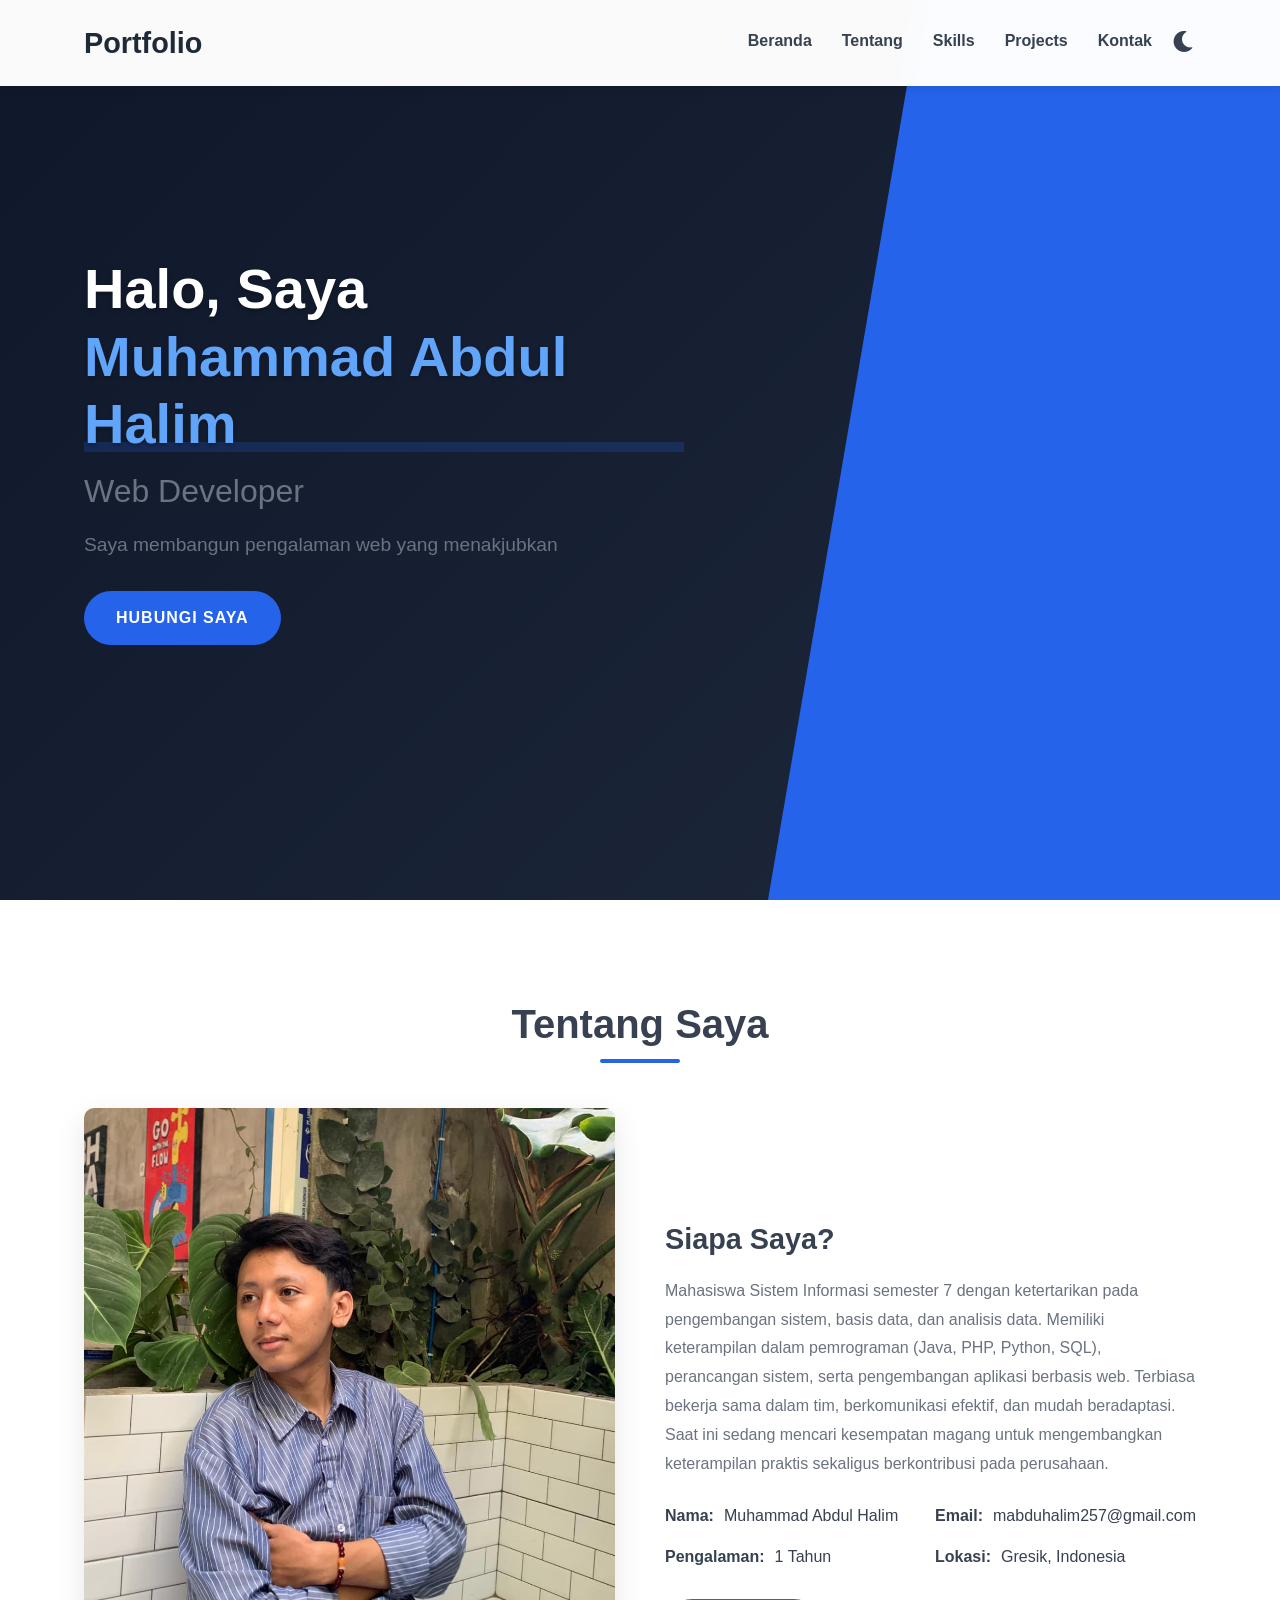
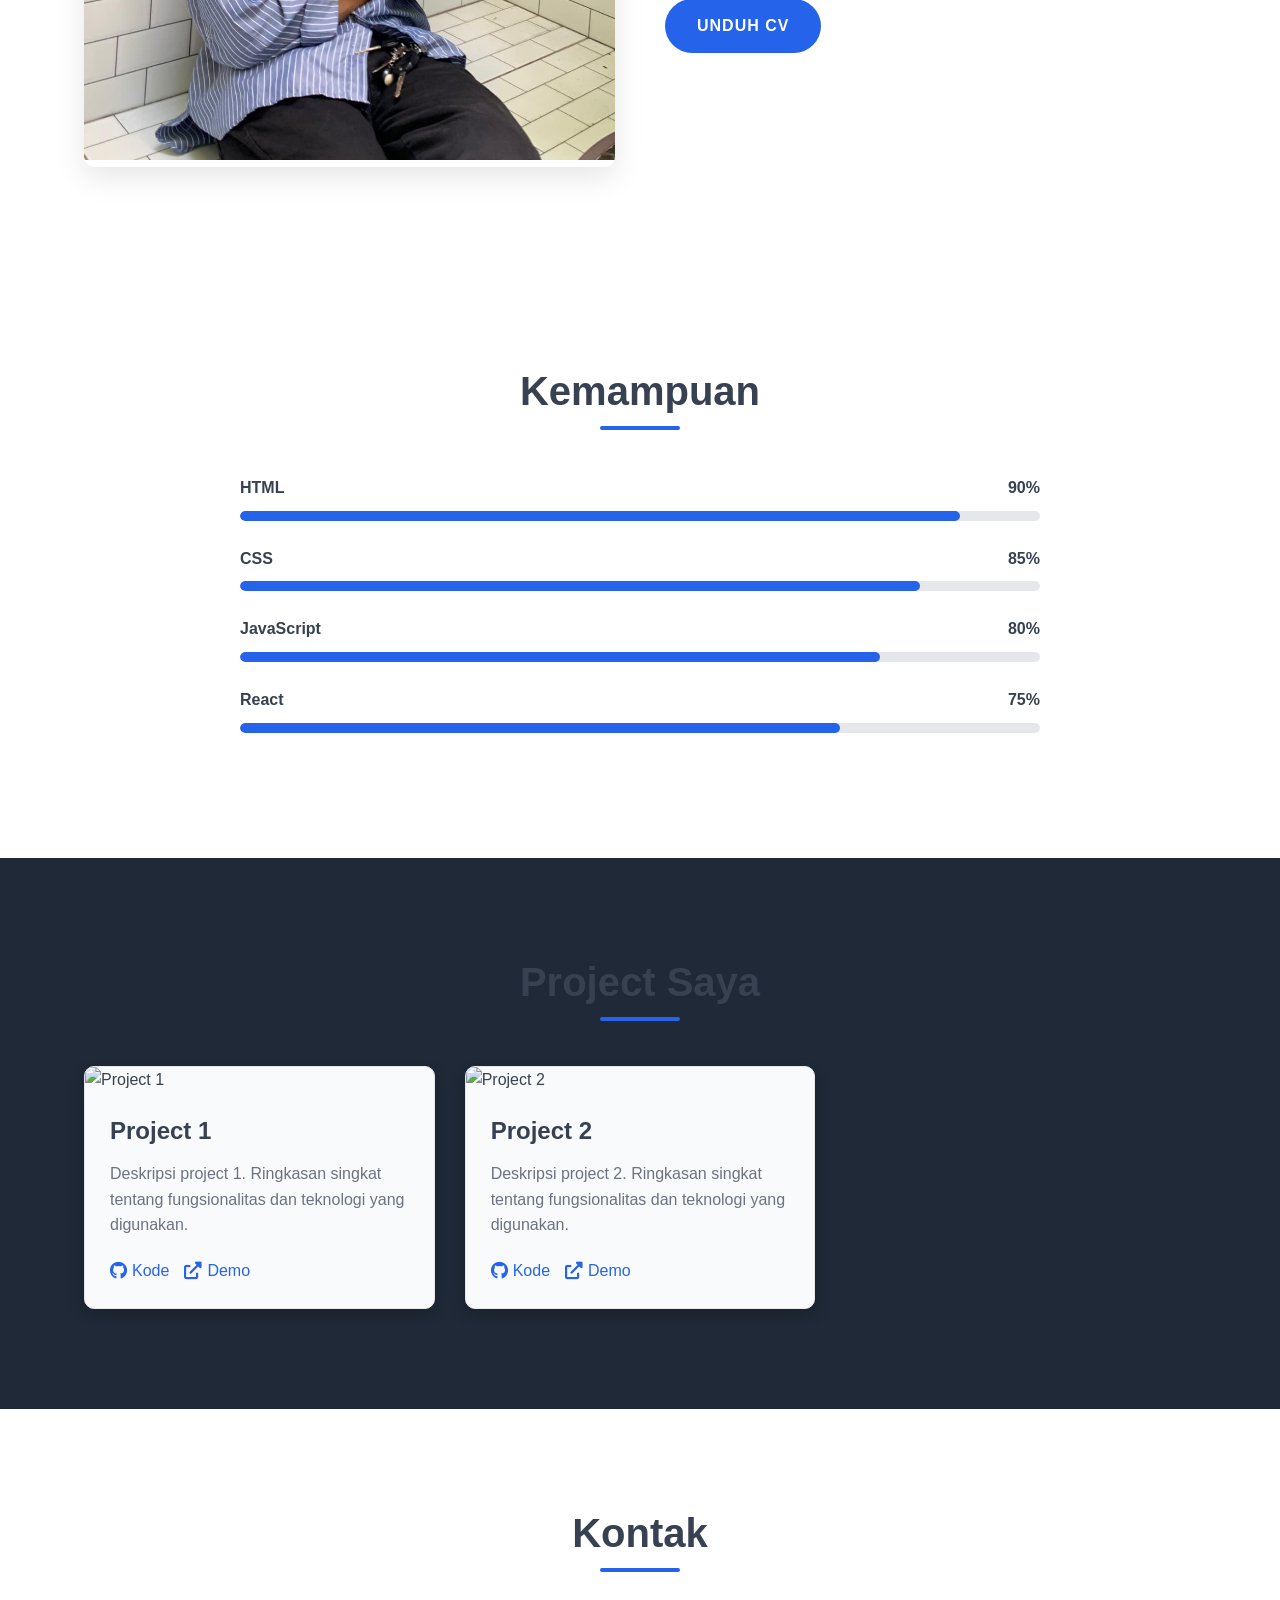
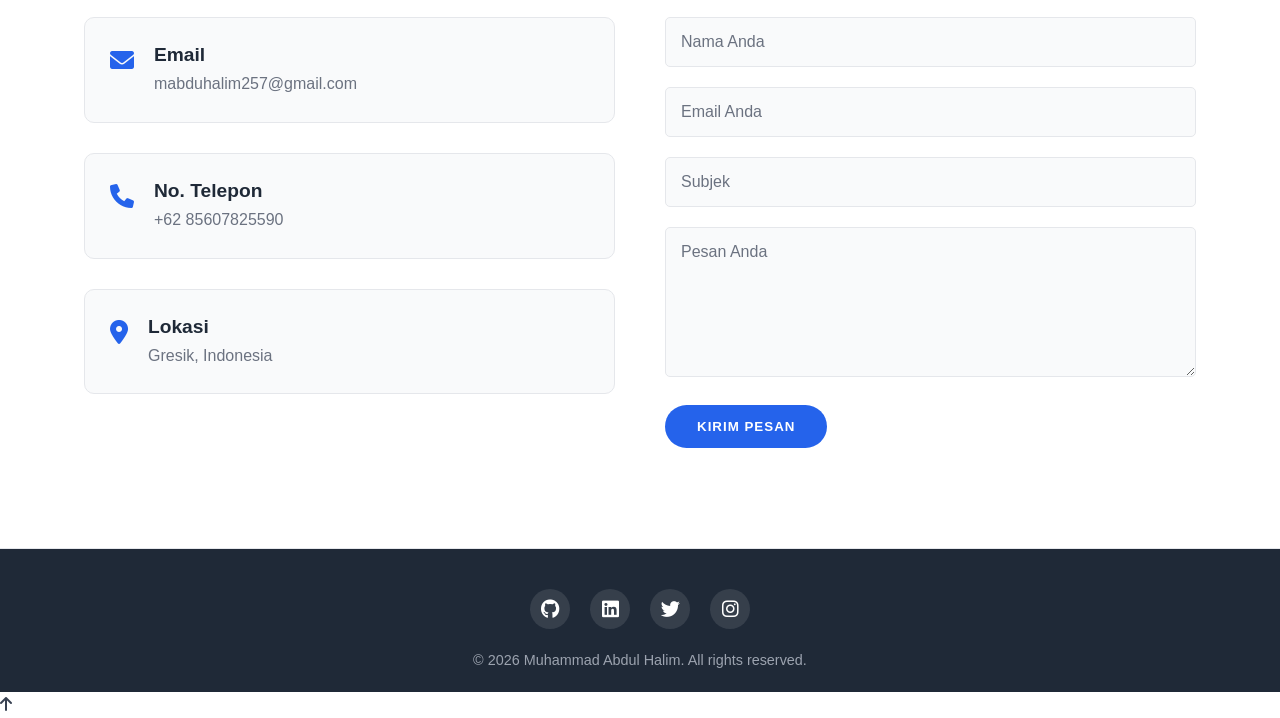
==== index.html @ ef1d5aa7 "update file" ====
<!DOCTYPE html>
<html lang="en">
<head>
    <meta charset="UTF-8">
    <meta name="viewport" content="width=device-width, initial-scale=1.0">
    <title>Portofolio Muhammad Abdul Halim</title>
    <link rel="stylesheet" href="css/style.css">
    <link rel="stylesheet" href="https://cdnjs.cloudflare.com/ajax/libs/font-awesome/6.0.0-beta3/css/all.min.css">
</head>
<body>
    <!-- Navigation -->
    <nav id="navbar">
        <div class="container">
            <a href="#" class="logo">Portfolio</a>
            <ul class="nav-links">
                <li><a href="#beranda">Beranda</a></li>
                <li><a href="#tentang">Tentang</a></li>
                <li><a href="#skills">Skills</a></li>
                <li><a href="#projects">Projects</a></li>
                <li><a href="#kontak">Kontak</a></li>
                <li><button id="theme-toggle" class="theme-toggle" aria-label="Toggle theme">
                    <i class="fas fa-moon"></i>
                </button></li>
            </ul>
            <div class="hamburger">
                <span></span>
                <span></span>
                <span></span>
            </div>
        </div>
    </nav>

    <!-- Hero Section -->
    <section id="home" class="hero">
        <div class="container">
            <div class="hero-content">
                <h1>Halo, Saya <span class="highlight">Muhammad Abdul Halim</span></h1>
                <h2>Web Developer</h2>
                <p>Saya membangun pengalaman web yang menakjubkan</p>
                <a href="#kontak" class="btn">Hubungi Saya</a>
            </div>
        </div>
    </section>

    <!-- About Section -->
    <section id="tentang" class="tentang">
        <div class="container">
            <h2 class="section-title">Tentang Saya</h2>
            <div class="about-content">
                <div class="about-img">
                    <img src="{css,js,images}/foto aal 2.jpeg" alt="Foto Profil">
                </div>
                <div class="about-text">
                    <h3>Siapa Saya?</h3>
                    <p>Mahasiswa Sistem Informasi semester 7 dengan ketertarikan pada pengembangan sistem, basis data, dan analisis data. Memiliki keterampilan dalam pemrograman (Java, PHP, Python, SQL), perancangan sistem, serta pengembangan aplikasi berbasis web. Terbiasa bekerja sama dalam tim, berkomunikasi efektif, dan mudah beradaptasi. Saat ini sedang mencari kesempatan magang untuk mengembangkan keterampilan praktis sekaligus berkontribusi pada perusahaan.</p>
                    <div class="about-info">
                        <div class="info-item">
                            <span>Nama:</span> Muhammad Abdul Halim
                        </div>
                        <div class="info-item">
                            <span>Email:</span> mabduhalim257@gmail.com
                        </div>
                        <div class="info-item">
                            <span>Pengalaman:</span> 1 Tahun
                        </div>
                        <div class="info-item">
                            <span>Lokasi:</span> Gresik, Indonesia
                        </div>
                    </div>
                    <a href="https://drive.google.com/file/d/1jv2lm-lYBbyU7KGF9GU5qtwh_znI_VNj/view?usp=sharing" class="btn">Unduh CV</a>
                </div>
            </div>
        </div>
    </section>

    <!-- Skills Section -->
    <section id="skills" class="skills">
        <div class="container">
            <h2 class="section-title">Kemampuan</h2>
            <div class="skills-container">
                <div class="skill">
                    <div class="skill-info">
                        <span>HTML</span>
                        <span>90%</span>
                    </div>
                    <div class="progress-bar">
                        <div class="progress" style="width: 90%;"></div>
                    </div>
                </div>
                <div class="skill">
                    <div class="skill-info">
                        <span>CSS</span>
                        <span>85%</span>
                    </div>
                    <div class="progress-bar">
                        <div class="progress" style="width: 85%;"></div>
                    </div>
                </div>
                <div class="skill">
                    <div class="skill-info">
                        <span>JavaScript</span>
                        <span>80%</span>
                    </div>
                    <div class="progress-bar">
                        <div class="progress" style="width: 80%;"></div>
                    </div>
                </div>
                <div class="skill">
                    <div class="skill-info">
                        <span>React</span>
                        <span>75%</span>
                    </div>
                    <div class="progress-bar">
                        <div class="progress" style="width: 75%;"></div>
                    </div>
                </div>
            </div>
        </div>
    </section>

    <!-- Projects Section -->
    <section id="projects" class="projects">
        <div class="container">
            <h2 class="section-title">Project Saya</h2>
            <div class="projects-grid">
                <div class="project-card">
                    <img src="https://via.placeholder.com/400x250" alt="Project 1">
                    <div class="project-info">
                        <h3>Project 1</h3>
                        <p>Deskripsi project 1. Ringkasan singkat tentang fungsionalitas dan teknologi yang digunakan.</p>
                        <div class="project-links">
                            <a href="#" target="_blank"><i class="fab fa-github"></i> Kode</a>
                            <a href="#" target="_blank"><i class="fas fa-external-link-alt"></i> Demo</a>
                        </div>
                    </div>
                </div>
                <div class="project-card">
                    <img src="https://via.placeholder.com/400x250" alt="Project 2">
                    <div class="project-info">
                        <h3>Project 2</h3>
                        <p>Deskripsi project 2. Ringkasan singkat tentang fungsionalitas dan teknologi yang digunakan.</p>
                        <div class="project-links">
                            <a href="#" target="_blank"><i class="fab fa-github"></i> Kode</a>
                            <a href="#" target="_blank"><i class="fas fa-external-link-alt"></i> Demo</a>
                        </div>
                    </div>
                </div>
            </div>
        </div>
    </section>

    <!-- Contact Section -->
    <section id="kontak" class="kontak">
        <div class="container">
            <h2 class="section-title">Kontak</h2>
            <div class="contact-content">
                <div class="contact-info">
                    <div class="contact-item">
                        <i class="fas fa-envelope"></i>
                        <div>
                            <h3>Email</h3>
                            <p>mabduhalim257@gmail.com</p>
                        </div>
                    </div>
                    <div class="contact-item">
                        <i class="fas fa-phone"></i>
                        <div>
                            <h3>No. Telepon</h3>
                            <p>+62 85607825590</p>
                        </div>
                    </div>
                    <div class="contact-item">
                        <i class="fas fa-map-marker-alt"></i>
                        <div>
                            <h3>Lokasi</h3>
                            <p>Gresik, Indonesia</p>
                        </div>
                    </div>
                </div>
                <form id="contact-form" class="contact-form">
                    <div class="form-group">
                        <input type="text" placeholder="Nama Anda" required>
                    </div>
                    <div class="form-group">
                        <input type="email" placeholder="Email Anda" required>
                    </div>
                    <div class="form-group">
                        <input type="text" placeholder="Subjek" required>
                    </div>
                    <div class="form-group">

                        <textarea placeholder="Pesan Anda" required></textarea>
                    </div>
                    <button type="submit" class="btn">Kirim Pesan</button>
                </form>
            </div>
        </div>
    </section>

    <!-- Footer -->
    <footer>
        <div class="container">
            <div class="social-links">
                <a href="https://github.com/abdhalim18" target="_blank"><i class="fab fa-github"></i></a>
                <a href="#" target="_blank"><i class="fab fa-linkedin"></i></a>
                <a href="#" target="_blank"><i class="fab fa-twitter"></i></a>
                <a href="https://instagram.com/skinnyxal" target="_blank"><i class="fab fa-instagram"></i></a>
            </div>
            <p>&copy; <span id="year"></span> Muhammad Abdul Halim. All rights reserved.</p>
        </div>
    </footer>

    <script src="js/script.js"></script>
</body>
</html>
---- css/style.css ----
/* Global Styles */
:root {
    --primary-color: #60a5fa;
    --secondary-color: #3b82f6;
    --dark-color: #0f172a;
    --light-color: #1e293b;
    --text-color: #f8fafc;
    --text-light: #cbd5e1;
    --white: #0f172a;
    --bg-color: #020617;
    --card-bg: #1e293b;
    --nav-bg: rgba(2, 6, 23, 0.9);
    --border-color: #334155;
    --transition: all 0.3s ease;
}

/* Light theme variables */
[data-theme="light"] {
    --primary-color: #2563eb;
    --secondary-color: #1e40af;
    --dark-color: #1f2937;
    --light-color: #f3f4f6;
    --text-color: #374151;
    --text-light: #6b7280;
    --white: #ffffff;
    --bg-color: #ffffff;
    --card-bg: #f9fafb;
    --nav-bg: rgba(255, 255, 255, 0.98);
    --border-color: #e5e7eb;
}

* {
    margin: 0;
    padding: 0;
    box-sizing: border-box;
}

html {
    scroll-behavior: smooth;
}

body {
    font-family: 'Segoe UI', Tahoma, Geneva, Verdana, sans-serif;
    line-height: 1.6;
    color: var(--text-color);
    background-color: var(--bg-color);
    overflow-x: hidden;
    transition: background-color 0.3s ease, color 0.3s ease;
}

.container {
    width: 90%;
    max-width: 1200px;
    margin: 0 auto;
    padding: 0 20px;
}

section {
    padding: 100px 0;
}

h1, h2, h3, h4, h5, h6 {
    line-height: 1.2;
    margin-bottom: 20px;
    font-weight: 700;
}

a {
    text-decoration: none;
    color: var(--primary-color);
    transition: var(--transition);
}

a:hover {
    color: var(--secondary-color);
}

img {
    max-width: 100%;
    height: auto;
}

.btn {
    display: inline-block;
    background-color: var(--primary-color);
    color: var(--white);
    padding: 12px 30px;
    border-radius: 50px;
    font-weight: 600;
    text-transform: uppercase;
    letter-spacing: 1px;
    transition: var(--transition);
    border: 2px solid transparent;
    cursor: pointer;
}

.btn:hover {
    background-color: var(--secondary-color);
    color: var(--white);
    transform: translateY(-3px);
    box-shadow: 0 10px 20px rgba(0, 0, 0, 0.1);
}

.section-title {
    text-align: center;
    font-size: 2.5rem;
    margin-bottom: 60px;
    position: relative;
    color: var(--text-color);
}

.section-title::after {
    content: '';
    position: absolute;
    bottom: -15px;
    left: 50%;
    transform: translateX(-50%);
    width: 80px;
    height: 4px;
    background-color: var(--primary-color);
    border-radius: 2px;
}

/* Navigation */
#navbar {
    position: fixed;
    top: 0;
    left: 0;
    width: 100%;
    background-color: var(--nav-bg);
    box-shadow: 0 2px 10px rgba(0, 0, 0, 0.1);
    z-index: 1000;
    padding: 20px 0;
    transition: var(--transition);
    backdrop-filter: blur(10px);
    -webkit-backdrop-filter: blur(10px);
}

#navbar.scrolled {
    padding: 15px 0;
    background-color: rgba(255, 255, 255, 0.98);
    backdrop-filter: blur(10px);
}

#navbar .container {
    display: flex;
    justify-content: space-between;
    align-items: center;
}

.logo {
    font-size: 1.8rem;
    font-weight: 800;
    color: var(--dark-color);
}

.nav-links {
    display: flex;
    list-style: none;
}

.nav-links li a {
    color: var(--text-color);
    margin-left: 30px;
    font-weight: 600;
    position: relative;
}

.nav-links li a::after {
    content: '';
    position: absolute;
    bottom: -5px;
    left: 0;
    width: 0;
    height: 2px;
    background-color: var(--primary-color);
    transition: var(--transition);
}

.nav-links li a:hover::after,
.nav-links li a.active::after {
    width: 100%;
}

.hamburger {
    display: none;
    flex-direction: column;
    cursor: pointer;
}

.hamburger span {
    display: block;
    width: 25px;
    height: 3px;
    background-color: var(--dark-color);
    margin: 3px 0;
    transition: var(--transition);
}

/* Hero Section */
.hero {
    height: 100vh;
    display: flex;
    align-items: center;
    background: linear-gradient(135deg, #0f172a 0%, #1e293b 100%);
    position: relative;
    overflow: hidden;
    color: var(--text-color);
}

.hero::before {
    content: '';
    position: absolute;
    top: 0;
    right: 0;
    width: 40%;
    height: 100%;
    background-color: var(--primary-color);
    clip-path: polygon(30% 0, 100% 0, 100% 100%, 0% 100%);
    z-index: 0;
}

.hero-content {
    position: relative;
    z-index: 1;
    max-width: 600px;
}

.hero h1 {
    font-size: 3.5rem;
    margin-bottom: 15px;
    color: #ffffff;
    text-shadow: 0 2px 4px rgba(0, 0, 0, 0.3);
}

.hero h1 .highlight {
    color: #60a5fa;
    text-shadow: 0 2px 4px rgba(0, 0, 0, 0.3);
}

.hero h2 {
    font-size: 2rem;
    color: var(--text-light);
    margin-bottom: 20px;
    font-weight: 500;
}

.hero p {
    font-size: 1.2rem;
    margin-bottom: 30px;
    color: var(--text-light);
}

.highlight {
    color: var(--primary-color);
    position: relative;
    display: inline-block;
}

.highlight::after {
    content: '';
    position: absolute;
    bottom: 5px;
    left: 0;
    width: 100%;
    height: 10px;
    background-color: rgba(37, 99, 235, 0.2);
    z-index: -1;
}

/* About Section */
.about {
    background-color: var(--bg-color);
}

.about-content {
    display: flex;
    align-items: center;
    gap: 50px;
}

.about-img {
    flex: 1;
    border-radius: 10px;
    overflow: hidden;
    box-shadow: 0 10px 30px rgba(0, 0, 0, 0.1);
}

.about-img img {
    width: 100%;
    height: 100%;
    object-fit: cover;
    transition: var(--transition);
}

.about-img:hover img {
    transform: scale(1.05);
}

.about-text {
    flex: 1;
}

.about-text h3 {
    font-size: 1.8rem;
    margin-bottom: 20px;
    color: var(--text-color);
}

.about-text p {
    margin-bottom: 25px;
    color: var(--text-light);
    line-height: 1.8;
}

.about-info {
    display: grid;
    grid-template-columns: repeat(2, 1fr);
    gap: 15px;
    margin-bottom: 30px;
}

.info-item {
    display: flex;
    align-items: center;
    gap: 10px;
}

.info-item span:first-child {
    font-weight: 600;
    color: var(--text-color);
}

/* Skills Section */
.skills {
    background-color: var(--bg-color);
}

.skills-container {
    max-width: 800px;
    margin: 0 auto;
}

.skill {
    margin-bottom: 25px;
}

.skill-info {
    display: flex;
    justify-content: space-between;
    margin-bottom: 10px;
}

.skill-info span {
    font-weight: 600;
    color: var(--text-color);
}

.progress-bar {
    width: 100%;
    height: 10px;
    background-color: #e5e7eb;
    border-radius: 5px;
    overflow: hidden;
}

.progress {
    height: 100%;
    background-color: var(--primary-color);
    border-radius: 5px;
    transition: width 1.5s ease-in-out;
}

/* Projects Section */
.projects {
    background-color: var(--dark-color);
}

.projects-grid {
    display: grid;
    grid-template-columns: repeat(auto-fill, minmax(350px, 1fr));
    gap: 30px;
}

.project-card {
    background-color: var(--card-bg);
    border: 1px solid var(--border-color);
    border-radius: 10px;
    overflow: hidden;
    box-shadow: 0 5px 15px rgba(0, 0, 0, 0.2);
    transition: var(--transition);
}

.project-card:hover {
    transform: translateY(-10px);
    box-shadow: 0 15px 30px rgba(0, 0, 0, 0.1);
}

.project-card img {
    width: 100%;
    height: 200px;
    object-fit: cover;
}

.project-info {
    padding: 25px;
}

.project-info h3 {
    font-size: 1.5rem;
    margin-bottom: 15px;
    color: var(--text-color);
}

.project-info p {
    color: var(--text-light);
    margin-bottom: 20px;
}

.project-links {
    display: flex;
    gap: 15px;
}

.project-links a {
    display: flex;
    align-items: center;
    gap: 5px;
    font-weight: 500;
}

.project-links a i {
    font-size: 1.1rem;
}

/* Contact Section */
.contact-content {
    display: grid;
    grid-template-columns: repeat(2, 1fr);
    gap: 50px;
    margin-top: 50px;
}

.contact-info {
    display: flex;
    flex-direction: column;
    gap: 30px;
}

.contact-item {
    display: flex;
    align-items: flex-start;
    gap: 20px;
    background-color: var(--card-bg);
    padding: 25px;
    border-radius: 10px;
    transition: var(--transition);
    border: 1px solid var(--border-color);
}

.contact-item:hover {
    transform: translateY(-5px);
    box-shadow: 0 10px 20px rgba(0, 0, 0, 0.05);
}

.contact-item i {
    font-size: 1.5rem;
    color: var(--primary-color);
    margin-top: 5px;
}

.contact-item h3 {
    font-size: 1.2rem;
    margin-bottom: 5px;
    color: var(--dark-color);
}

.contact-item p {
    color: var(--text-light);
}

.contact-form .form-group {
    margin-bottom: 20px;
}

.contact-form input,
.contact-form textarea {
    width: 100%;
    padding: 15px;
    background-color: var(--card-bg);
    border: 1px solid var(--border-color);
    border-radius: 5px;
    font-family: inherit;
    font-size: 1rem;
    transition: var(--transition);
    color: var(--text-color);
}

.contact-form input::placeholder,
.contact-form textarea::placeholder {
    color: var(--text-light);
}

.contact-form input:focus,
.contact-form textarea:focus {
    outline: none;
    border-color: var(--primary-color);
    box-shadow: 0 0 0 3px rgba(37, 99, 235, 0.1);
}

.contact-form textarea {
    min-height: 150px;
    resize: vertical;
}

/* Theme Toggle */
.theme-toggle {
    background: none;
    border: none;
    color: var(--text-color);
    font-size: 1.5rem;
    cursor: pointer;
    margin-left: 20px;
    transition: var(--transition);
}

.theme-toggle:hover {
    color: var(--primary-color);
    transform: rotate(30deg);
}

/* Footer */
footer {
    background-color: var(--dark-color);
    color: var(--text-color);
    padding: 40px 0 20px;
    text-align: center;
    border-top: 1px solid var(--border-color);
}

.social-links {
    display: flex;
    justify-content: center;
    gap: 20px;
    margin-bottom: 20px;
}

.social-links a {
    display: flex;
    align-items: center;
    justify-content: center;
    width: 40px;
    height: 40px;
    background-color: rgba(255, 255, 255, 0.1);
    border-radius: 50%;
    color: var(--white);
    font-size: 1.2rem;
    transition: var(--transition);
}

.social-links a:hover {
    background-color: var(--primary-color);
    transform: translateY(-3px);
}

footer p {
    color: #9ca3af;
    font-size: 0.9rem;
}

/* Responsive Styles */
@media (max-width: 992px) {
    .hero::before {
        width: 60%;
    }
    
    .about-content {
        flex-direction: column;
    }
    
    .about-img {
        max-width: 500px;
        margin: 0 auto;
    }
    
    .contact-content {
        grid-template-columns: 1fr;
    }
}

@media (max-width: 768px) {
    .hamburger {
        display: flex;
    }
    
    .nav-links {
        position: fixed;
        top: 80px;
        left: -100%;
        width: 100%;
        height: calc(100vh - 80px);
        background-color: var(--white);
        flex-direction: column;
        align-items: center;
        justify-content: center;
        transition: var(--transition);
        z-index: 999;
    }
    
    .nav-links.active {
        left: 0;
    }
    
    .nav-links li {
        margin: 15px 0;
    }
    
    .nav-links li a {
        font-size: 1.5rem;
        margin: 0;
    }
    
    .hero {
        text-align: center;
    }
    
    .hero::before {
        display: none;
    }
    
    .hero-content {
        margin: 0 auto;
    }
    
    .hero h1 {
        font-size: 2.5rem;
    }
    
    .hero h2 {
        font-size: 1.5rem;
    }
    
    .about-info {
        grid-template-columns: 1fr;
    }
    
    .projects-grid {
        grid-template-columns: 1fr;
    }
}

@media (max-width: 576px) {
    .section-title {
        font-size: 2rem;
    }
    
    .hero h1 {
        font-size: 2rem;
    }
    
    .hero h2 {
        font-size: 1.3rem;
    }
    
    .btn {
        padding: 10px 25px;
    }
}
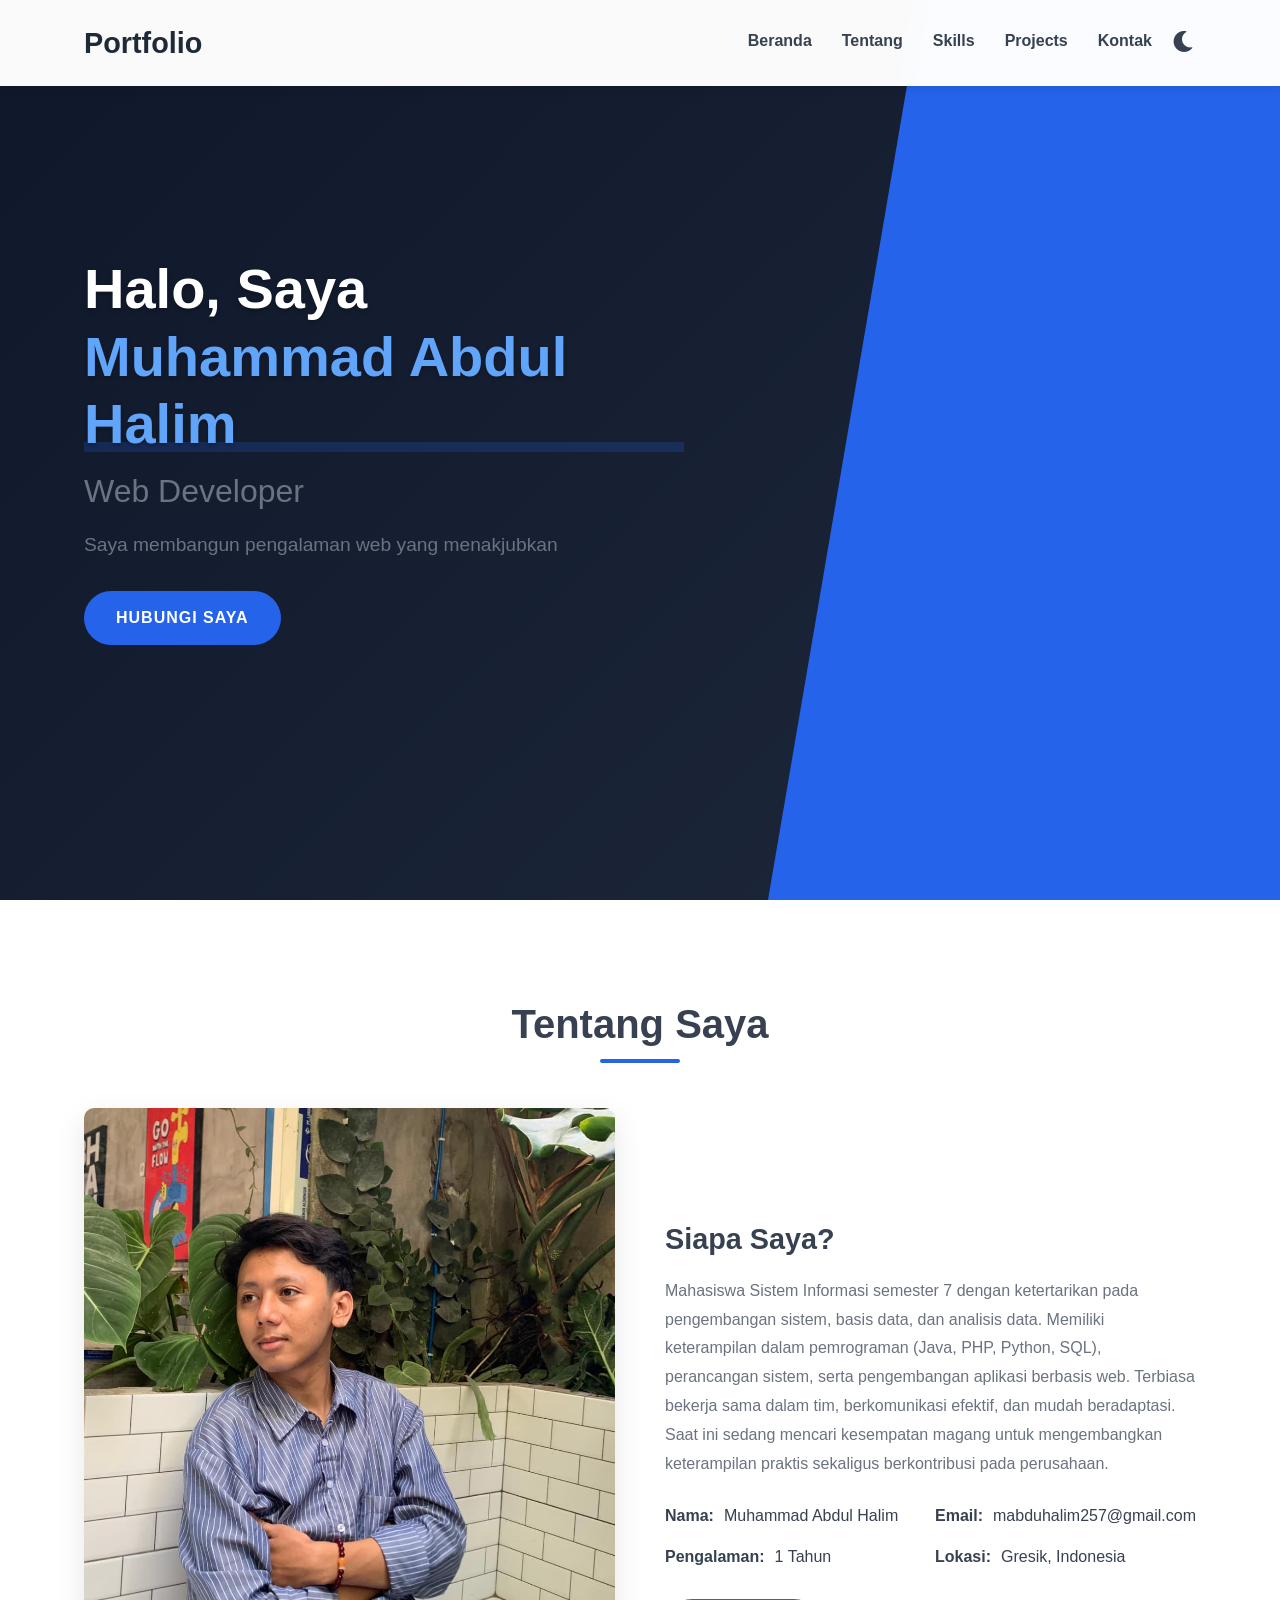
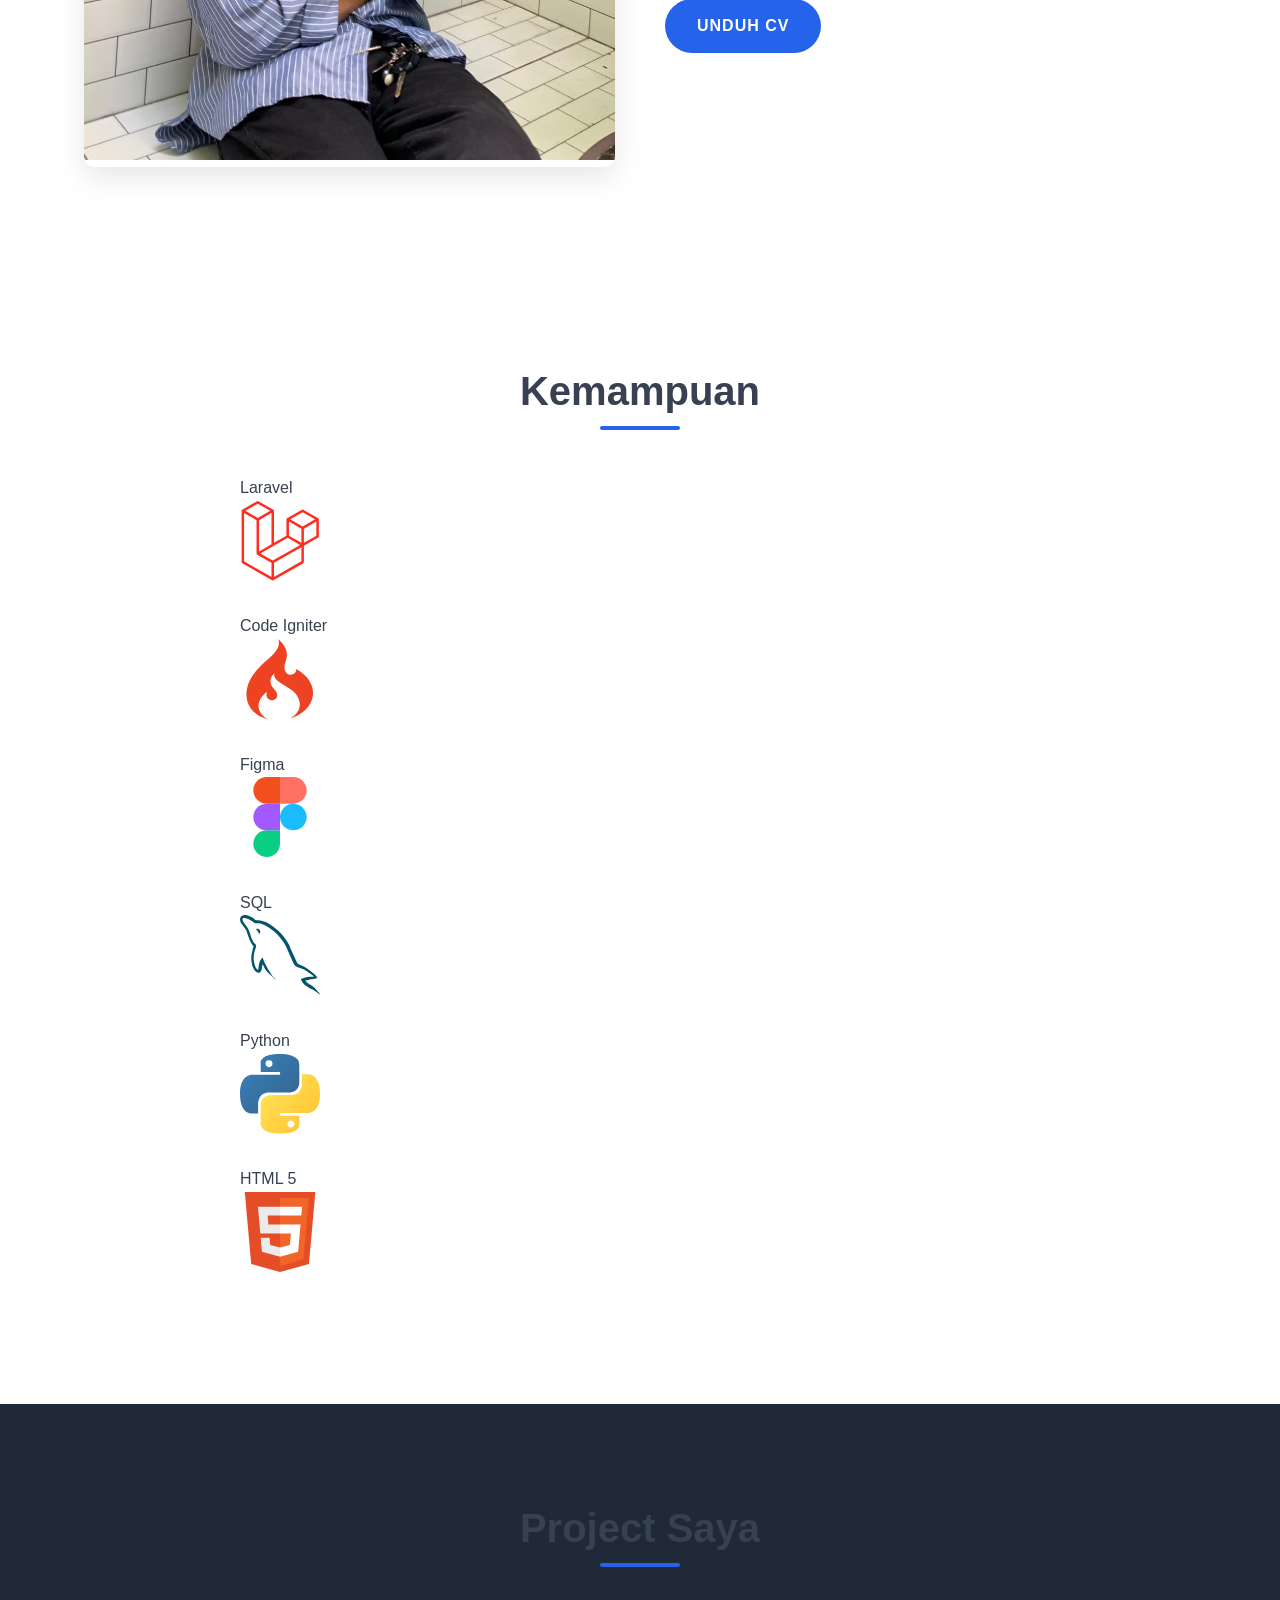
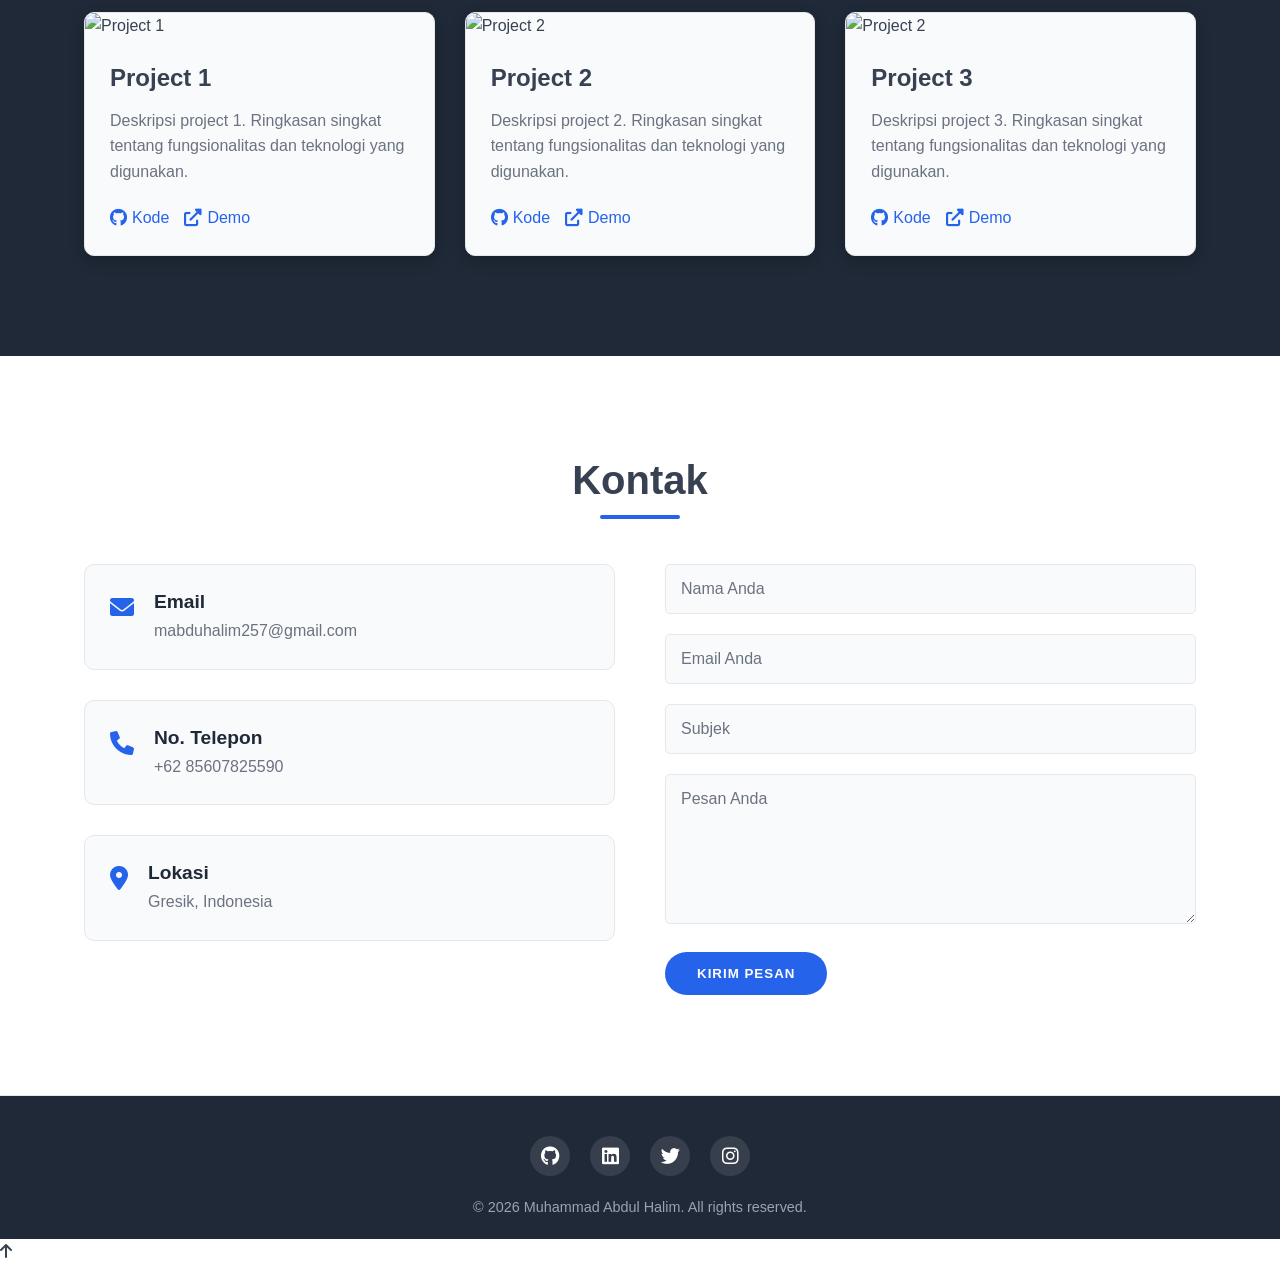
==== commit 68a18125: "update file" ====
--- a/index.html
+++ b/index.html
@@ -79,41 +79,28 @@
             <h2 class="section-title">Kemampuan</h2>
             <div class="skills-container">
                 <div class="skill">
-                    <div class="skill-info">
-                        <span>HTML</span>
-                        <span>90%</span>
-                    </div>
-                    <div class="progress-bar">
-                        <div class="progress" style="width: 90%;"></div>
-                    </div>
-                </div>
-                <div class="skill">
-                    <div class="skill-info">
-                        <span>CSS</span>
-                        <span>85%</span>
-                    </div>
-                    <div class="progress-bar">
-                        <div class="progress" style="width: 85%;"></div>
-                    </div>
-                </div>
-                <div class="skill">
-                    <div class="skill-info">
-                        <span>JavaScript</span>
-                        <span>80%</span>
-                    </div>
-                    <div class="progress-bar">
-                        <div class="progress" style="width: 80%;"></div>
-                    </div>
-                </div>
-                <div class="skill">
-                    <div class="skill-info">
-                        <span>React</span>
-                        <span>75%</span>
-                    </div>
-                    <div class="progress-bar">
-                        <div class="progress" style="width: 75%;"></div>
-                    </div>
-                </div>
+                    <div>Laravel</div>
+                        <svg width="80" height="80" viewBox="0 0 100 100" xmlns="http://www.w3.org/2000/svg" fill="none"><path fill="#FF2D20" d="M98.494 22.485q.054.2.054.406v21.335a1.56 1.56 0 0 1-.782 1.349L79.86 55.885v20.433a1.56 1.56 0 0 1-.777 1.35L41.705 99.184c-.085.049-.179.08-.272.113-.035.012-.068.033-.105.043a1.6 1.6 0 0 1-.797 0c-.043-.012-.082-.035-.123-.05-.085-.032-.175-.059-.256-.106L2.782 77.668A1.56 1.56 0 0 1 2 76.318V12.316q.001-.21.055-.409c.011-.044.039-.085.054-.13.03-.082.057-.165.1-.241.028-.05.071-.091.106-.138.045-.062.086-.127.138-.18.045-.046.103-.079.154-.118.056-.046.107-.097.171-.134h.002L21.466.208a1.56 1.56 0 0 1 1.555 0l18.686 10.758h.004c.062.04.115.088.171.133.05.038.107.073.152.116.054.056.093.12.14.183.033.047.078.087.105.138.044.078.07.16.1.241.017.045.044.086.055.132q.054.2.055.407V52.29l15.57-8.966V22.89c0-.136.02-.274.055-.404.014-.047.039-.087.055-.132.03-.082.058-.166.1-.241.03-.05.073-.092.106-.138.046-.063.085-.127.14-.181.044-.045.1-.078.151-.117.059-.047.11-.097.171-.134h.002l18.688-10.759a1.56 1.56 0 0 1 1.556 0l18.686 10.759c.066.039.116.087.174.132.05.04.106.074.15.117.055.056.093.12.14.183.035.046.078.087.105.138.045.076.07.16.101.24.018.046.043.086.055.133m-3.06 20.84v-17.74l-6.54 3.764-9.034 5.201v17.74l15.575-8.965zM76.746 75.418V57.665l-8.885 5.075-25.375 14.482v17.92zM5.115 15.008v60.41L39.372 95.14V77.224L21.476 67.096l-.006-.004-.008-.004c-.06-.035-.11-.086-.167-.128-.049-.04-.105-.07-.148-.113l-.004-.006c-.05-.049-.085-.109-.128-.163-.04-.053-.086-.097-.117-.152l-.002-.006c-.035-.058-.056-.128-.082-.194-.025-.059-.058-.113-.073-.175v-.002c-.02-.074-.024-.152-.032-.228-.007-.058-.023-.116-.023-.175V23.974l-9.032-5.203-6.539-3.76zm17.13-11.654L6.678 12.316l15.565 8.962 15.567-8.964-15.567-8.96zm8.097 55.93 9.032-5.2V15.009l-6.54 3.764-9.033 5.201V63.05zM78.305 13.93l-15.567 8.96 15.567 8.962L93.87 22.89zm-1.558 20.62-9.033-5.201-6.54-3.765v17.741l9.032 5.2 6.541 3.766zm-35.82 39.98 22.834-13.036 11.413-6.514-15.555-8.956-17.91 10.311-16.323 9.398z"/></svg>
+                    </div>
+                <div class="skill">
+                    <div>Code Igniter</div>
+                        <svg width="80" height="80" viewBox="0 0 100 100" xmlns="http://www.w3.org/2000/svg" fill="none"><path fill="#EE4323" d="M34.79 99.993h-.003c-11.884-2.736-22.408-10.47-25.69-22.62-3.287-12.159 1.185-24.416 8.488-34.162 3.651-4.87 7.922-9.24 12.365-13.388 4.135-3.863 8.691-7.412 12.438-11.663C46.25 13.774 51.08 5.93 47.415 0 54.07 4.972 59.437 13.281 58.54 21.84c-.717 6.83-5.84 13.783-.822 20.232 3.122 4.009 9.442 3.168 11.776-.704l-.172.185a6.9 6.9 0 0 0 .867-2.065c.012-.593-.093-1.256-.414-2.035l.61.333C82.088 43.854 91.534 54.45 91.269 68.22 90.948 84.956 75.355 96.67 60.264 100c7.142-2.813 13.508-8.386 14.376-16.399.8-7.392-3.163-13.766-8.53-18.48-5.1-4.485-11.188-7.376-16.737-11.203-3.198-2.205-8.053-6.632-6.345-11.122-2.222 1.913-3.977 4.59-4.669 7.447-1.382 5.7 2.131 10.14 5.764 14.07 3.674 3.969 3.39 10.781-2.808 12.138a6.99 6.99 0 0 1-7.064-2.674c-1.725-2.353-1.345-4.76-.65-7.39-5.791 4.1-10.448 10.339-10.432 17.687.014 6.74 5.623 13.326 11.618 15.918z"/></svg>
+                    </div>
+                <div class="skill">
+                    <div>Figma</div>
+                        <svg width="80" height="80" viewBox="0 0 100 100" xmlns="http://www.w3.org/2000/svg" fill="#101010" viewBox="0 0 100 100"><path fill="#0ACF83" d="M33.333 100C42.533 100 50 92.533 50 83.333V66.667H33.333c-9.2 0-16.666 7.466-16.666 16.666S24.133 100 33.333 100"/><path fill="#A259FF" d="M16.667 50c0-9.2 7.466-16.667 16.666-16.667H50v33.334H33.333c-9.2 0-16.666-7.467-16.666-16.667"/><path fill="#F24E1E" d="M16.667 16.667C16.667 7.467 24.133 0 33.333 0H50v33.333H33.333c-9.2 0-16.666-7.466-16.666-16.666"/><path fill="#FF7262" d="M50 0h16.667c9.2 0 16.666 7.467 16.666 16.667s-7.466 16.666-16.666 16.666H50z"/><path fill="#1ABCFE" d="M83.333 50c0 9.2-7.466 16.667-16.666 16.667S50 59.2 50 50s7.467-16.667 16.667-16.667S83.333 40.8 83.333 50"/></svg>
+                </div>
+                <div class="skill">
+                    <div>SQL</div>
+                    <svg width="80" height="80" viewBox="0 0 100 100" xmlns="http://www.w3.org/2000/svg" fill="none" viewBox="0 0 100 100"><path fill="#00546B" d="M92.11 77.066c-5.44-.137-9.657.415-13.194 1.934-1.02.413-2.653.414-2.789 1.726.544.552.612 1.45 1.089 2.209.817 1.38 2.244 3.245 3.536 4.212 1.428 1.104 2.857 2.208 4.353 3.175 2.652 1.657 5.645 2.623 8.23 4.28 1.497.966 2.992 2.21 4.488 3.245.749.552 1.224 1.45 2.177 1.795v-.207c-.477-.622-.613-1.519-1.088-2.21-.68-.69-1.36-1.311-2.04-2.002-1.973-2.692-4.421-5.04-7.074-6.972-2.176-1.52-6.938-3.59-7.821-6.145 0 0-.069-.068-.136-.137 1.496-.138 3.264-.69 4.693-1.105 2.312-.622 4.42-.484 6.8-1.105 1.089-.276 2.177-.621 3.265-.967v-.62c-1.224-1.243-2.108-2.9-3.4-4.074-3.469-3.038-7.278-6.007-11.222-8.492-2.11-1.38-4.83-2.278-7.074-3.452-.816-.414-2.176-.621-2.652-1.312-1.225-1.518-1.905-3.52-2.789-5.315-1.972-3.798-3.877-8.009-5.577-12.013-1.224-2.692-1.972-5.385-3.469-7.87-7.005-11.737-14.622-18.848-26.32-25.82-2.517-1.45-5.51-2.072-8.706-2.83-1.7-.07-3.4-.208-5.1-.278-1.09-.483-2.178-1.794-3.13-2.416C13.284 1.815 3.286-3.57.43 3.541c-1.837 4.487 2.72 8.906 4.284 11.184 1.157 1.588 2.652 3.383 3.469 5.178.476 1.173.611 2.417 1.088 3.66 1.088 3.036 2.108 6.42 3.537 9.25.748 1.45 1.564 2.969 2.516 4.28.544.76 1.496 1.105 1.7 2.348-.951 1.38-1.02 3.452-1.564 5.178-2.449 7.801-1.496 17.466 1.972 23.196 1.088 1.726 3.673 5.524 7.142 4.074 3.06-1.243 2.38-5.178 3.264-8.63.205-.83.069-1.38.476-1.933v.138c.953 1.933 1.904 3.797 2.789 5.73 2.108 3.383 5.78 6.904 8.841 9.252 1.633 1.242 2.925 3.382 4.966 4.142v-.208h-.137c-.408-.621-1.02-.897-1.564-1.38-1.224-1.243-2.585-2.762-3.536-4.143-2.857-3.866-5.374-8.146-7.618-12.565-1.088-2.14-2.04-4.487-2.924-6.627-.409-.83-.409-2.072-1.089-2.485-1.02 1.518-2.516 2.83-3.264 4.694-1.292 2.968-1.428 6.627-1.904 10.424-.273.07-.137 0-.273.14-2.176-.554-2.924-2.832-3.74-4.765-2.041-4.901-2.381-12.772-.613-18.433.477-1.45 2.517-6.006 1.701-7.387-.408-1.312-1.769-2.071-2.517-3.107-.884-1.312-1.836-2.968-2.448-4.418-1.633-3.866-2.449-8.147-4.217-12.013-.816-1.795-2.244-3.659-3.4-5.316-1.293-1.864-2.721-3.176-3.741-5.385-.34-.759-.817-2.002-.272-2.83.136-.553.407-.76.952-.898.884-.76 3.4.207 4.284.621 2.517 1.035 4.625 2.003 6.734 3.452.952.69 1.972 2.003 3.196 2.348h1.429c2.176.483 4.624.138 6.665.759 3.605 1.173 6.87 2.9 9.794 4.764 8.91 5.73 16.255 13.876 21.22 23.61.816 1.588 1.156 3.039 1.904 4.695 1.429 3.383 3.197 6.835 4.625 10.149 1.428 3.244 2.788 6.559 4.829 9.251 1.02 1.45 5.1 2.21 6.937 2.969 1.36.62 3.47 1.174 4.693 1.933 2.312 1.449 4.625 3.107 6.801 4.694 1.089.829 4.489 2.555 4.693 3.935"/><path fill="#00546B" d="M22.737 17.072c-1.156 0-1.972.139-2.788.345v.138h.136c.544 1.105 1.496 1.865 2.176 2.831.544 1.104 1.02 2.21 1.565 3.314.067-.07.135-.138.135-.138.953-.69 1.429-1.795 1.429-3.452-.409-.483-.477-.966-.817-1.45-.407-.69-1.292-1.035-1.836-1.588"/></svg>
+                </div>
+                <div class="skill">
+                    <div>Python</div>
+                    <svg width="80" height="80" viewBox="0 0 100 100" xmlns="http://www.w3.org/2000/svg" fill="none" viewBox="0 0 100 100"><path fill="url(#a)" d="M49.64 0C24.254 0 25.839 11.009 25.839 11.009l.028 11.406h24.225v3.424H16.245S0 23.997 0 49.61c0 25.615 14.179 24.707 14.179 24.707h8.462V62.432s-.457-14.18 13.952-14.18H60.62s13.5.219 13.5-13.046V13.273S76.17 0 49.64 0M36.282 7.67a4.354 4.354 0 0 1 4.358 4.358 4.356 4.356 0 0 1-6.027 4.028 4.35 4.35 0 0 1-2.69-4.028 4.355 4.355 0 0 1 4.359-4.358"/><path fill="url(#b)" d="M50.36 99.48c25.387 0 23.802-11.009 23.802-11.009l-.028-11.405H49.908V73.64h33.847S100 75.485 100 49.869c0-25.615-14.179-24.706-14.179-24.706H77.36v11.886s.457 14.179-13.952 14.179H39.38s-13.5-.218-13.5 13.047v21.933S23.83 99.48 50.36 99.48m13.359-7.67a4.355 4.355 0 0 1-4.028-6.026 4.35 4.35 0 0 1 4.028-2.69 4.355 4.355 0 0 1 4.027 6.027 4.355 4.355 0 0 1-4.027 2.69"/><defs><linearGradient id="a" x1="9.61" x2="59.167" y1="8.948" y2="58.01" gradientUnits="userSpaceOnUse"><stop stop-color="#387EB8"/><stop offset="1" stop-color="#366994"/></linearGradient><linearGradient id="b" x1="40.028" x2="93.247" y1="40.453" y2="90.762" gradientUnits="userSpaceOnUse"><stop stop-color="#FFE052"/><stop offset="1" stop-color="#FFC331"/></linearGradient></defs></svg>                
+                </div>
+                <div class="skill">
+                    <div>HTML 5</div>
+                    <svg width="80" height="80" viewBox="0 0 100 100" xmlns="http://www.w3.org/2000/svg" fill="none" viewBox="0 0 100 100"><path fill="#E44D26" d="M14.021 90.034 6 0h88.187l-8.022 89.985L50.02 100"/><path fill="#F16529" d="M50.093 92.344V7.39h36.048l-6.88 76.811"/><path fill="#EBEBEB" d="M22.383 18.4h27.71v11.036H34.488L35.51 40.74h14.584v11.01H25.397zm3.5 38.893h11.084l.778 8.823 12.348 3.306v11.521l-22.654-6.32"/><path fill="#fff" d="M77.706 18.4H50.044v11.036h26.64zm-2.018 22.34H50.044v11.035h13.612l-1.288 14.341-12.324 3.306v11.473l22.606-6.271"/></svg>                </div>
             </div>
         </div>
     </section>
@@ -145,6 +132,17 @@
                         </div>
                     </div>
                 </div>
+                <div class="project-card">
+                    <img src="https://via.placeholder.com/400x250" alt="Project 2">
+                    <div class="project-info">
+                        <h3>Project 3</h3>
+                        <p>Deskripsi project 3. Ringkasan singkat tentang fungsionalitas dan teknologi yang digunakan.</p>
+                        <div class="project-links">
+                            <a href="#" target="_blank"><i class="fab fa-github"></i> Kode</a>
+                            <a href="#" target="_blank"><i class="fas fa-external-link-alt"></i> Demo</a>
+                        </div>
+                    </div>
+                </div>
             </div>
         </div>
     </section>
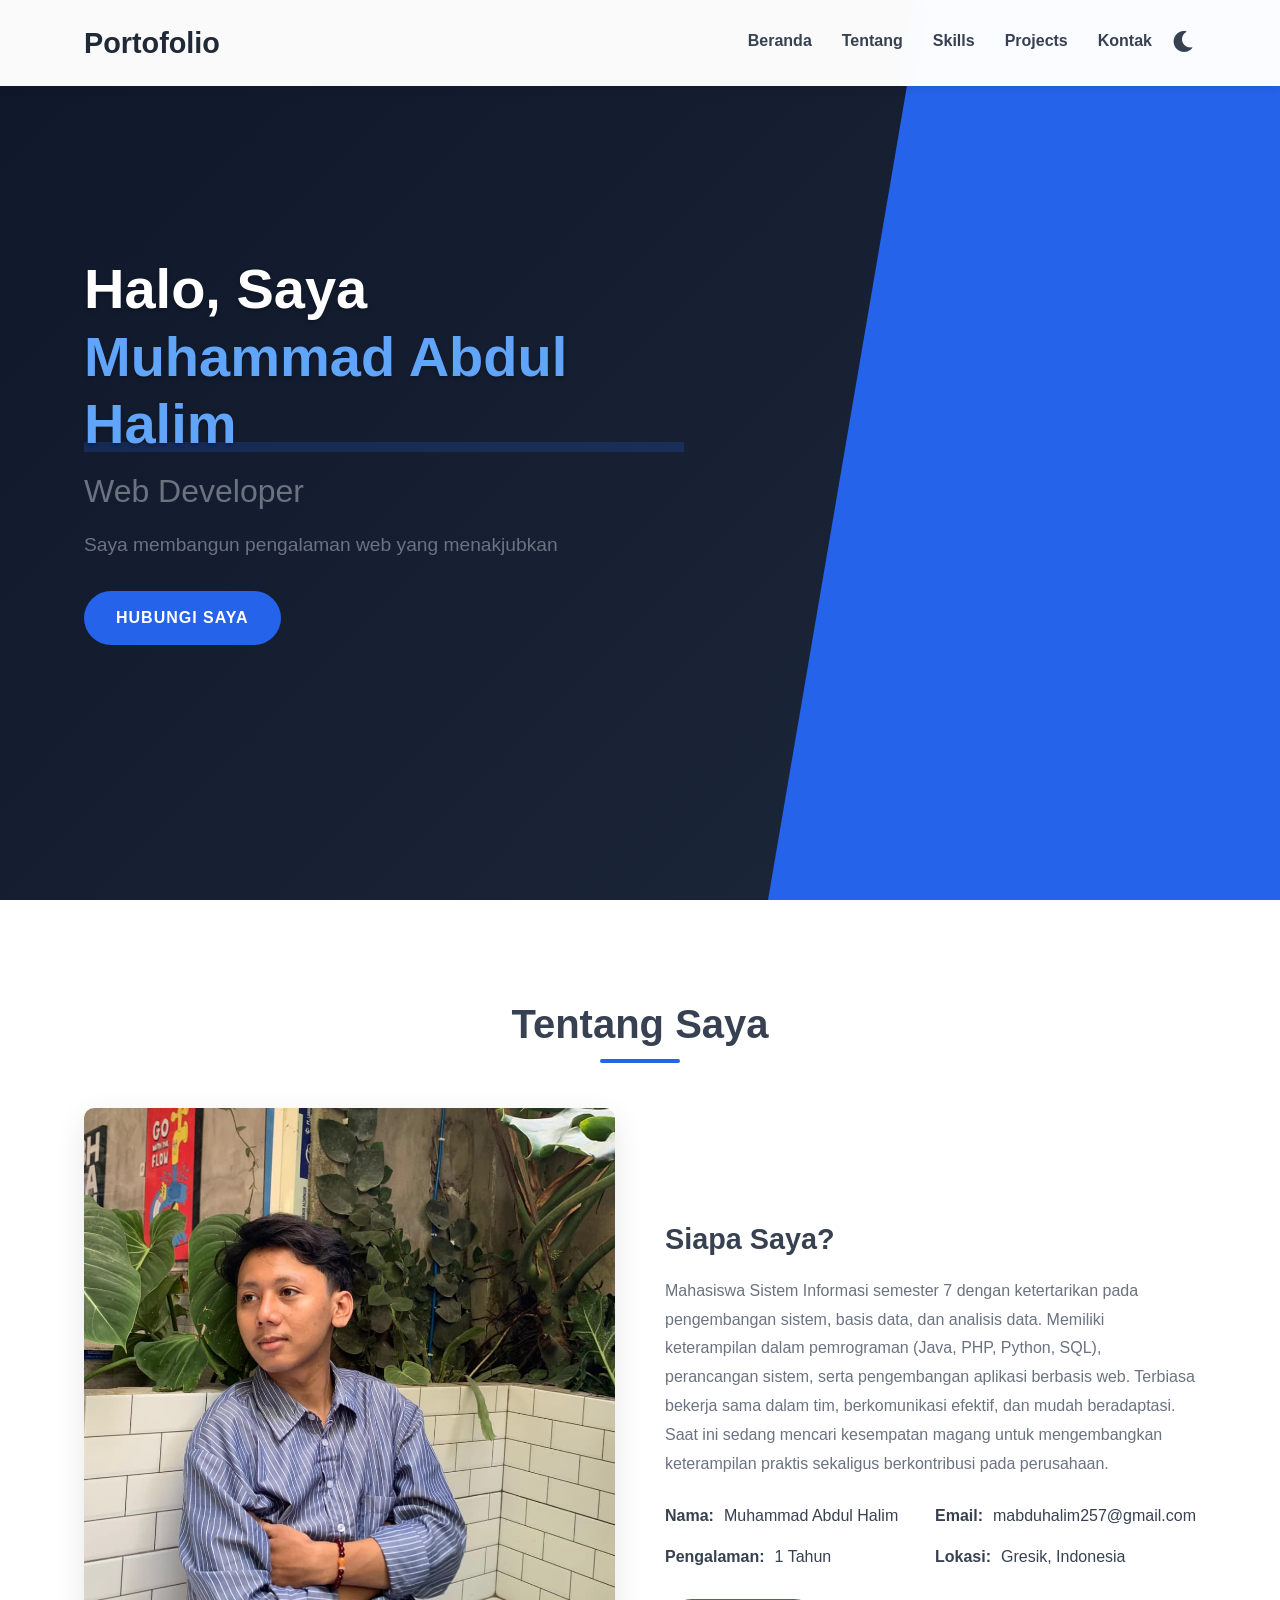
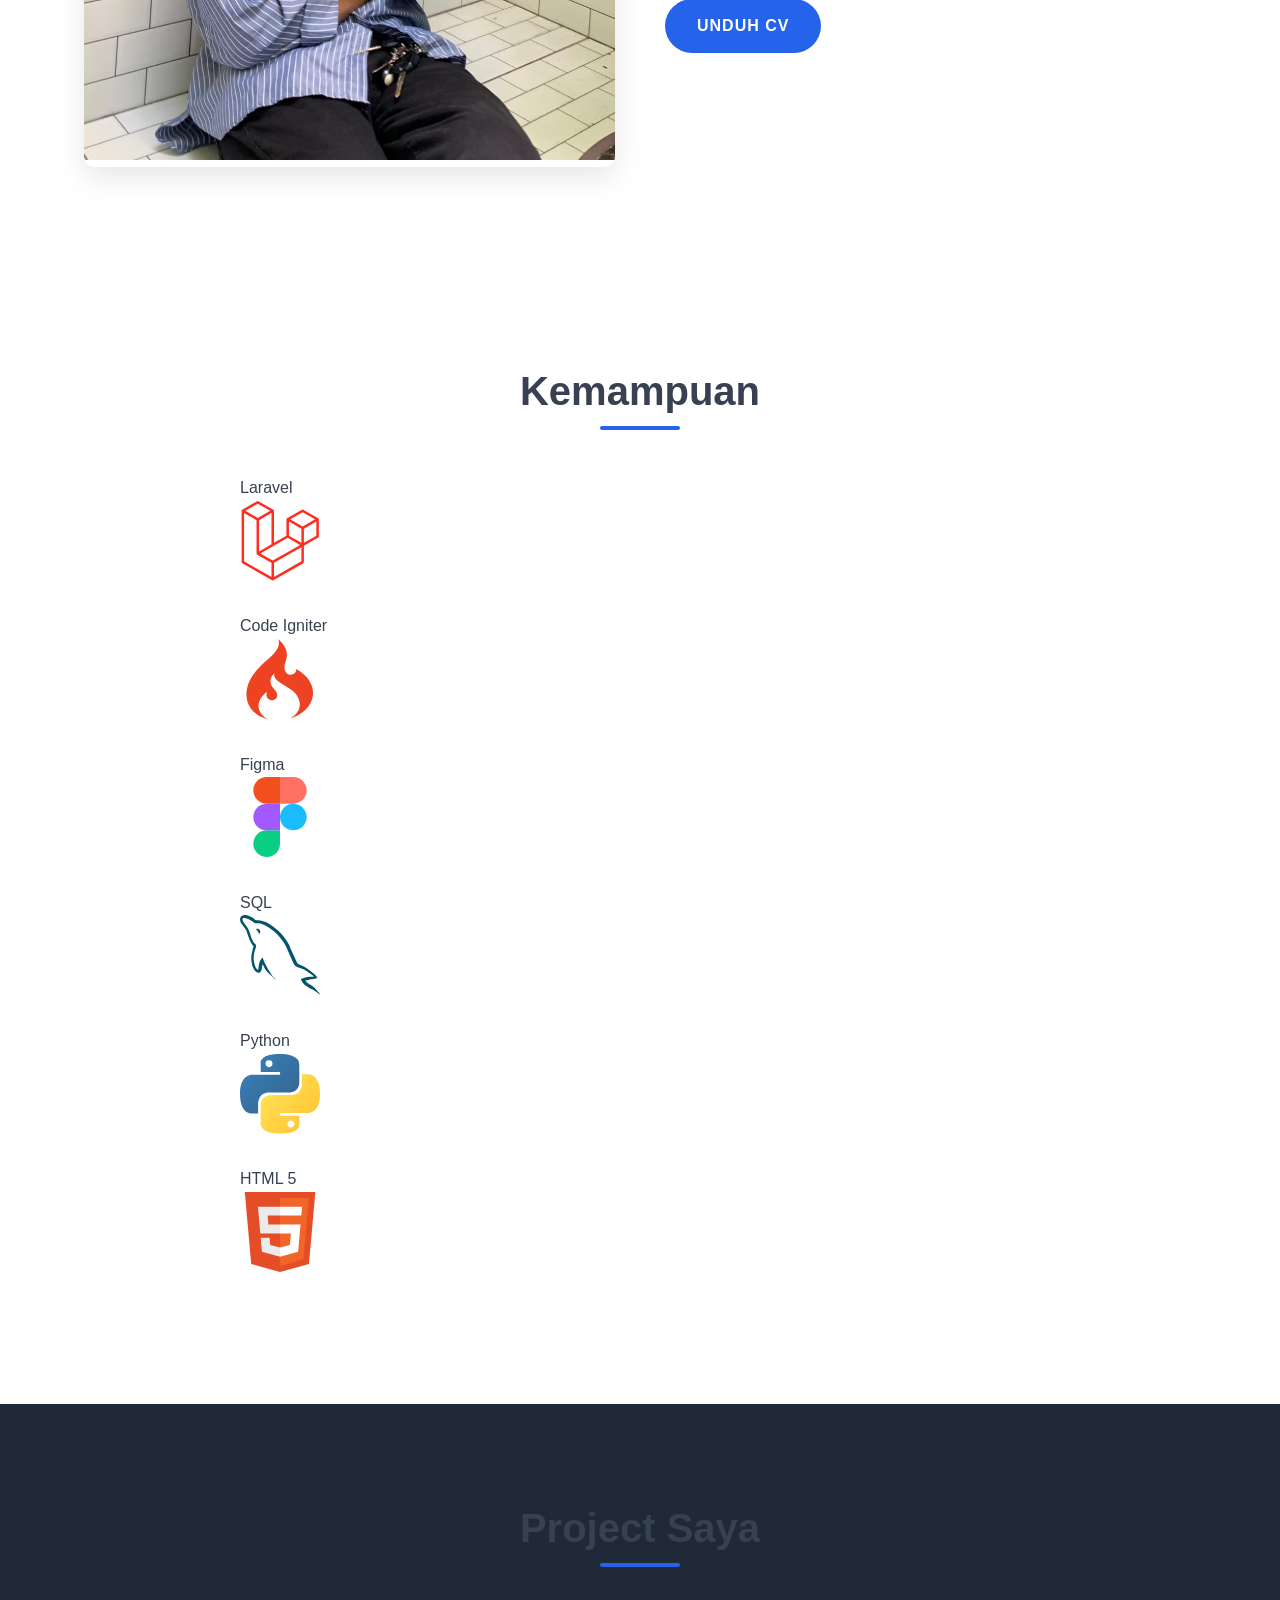
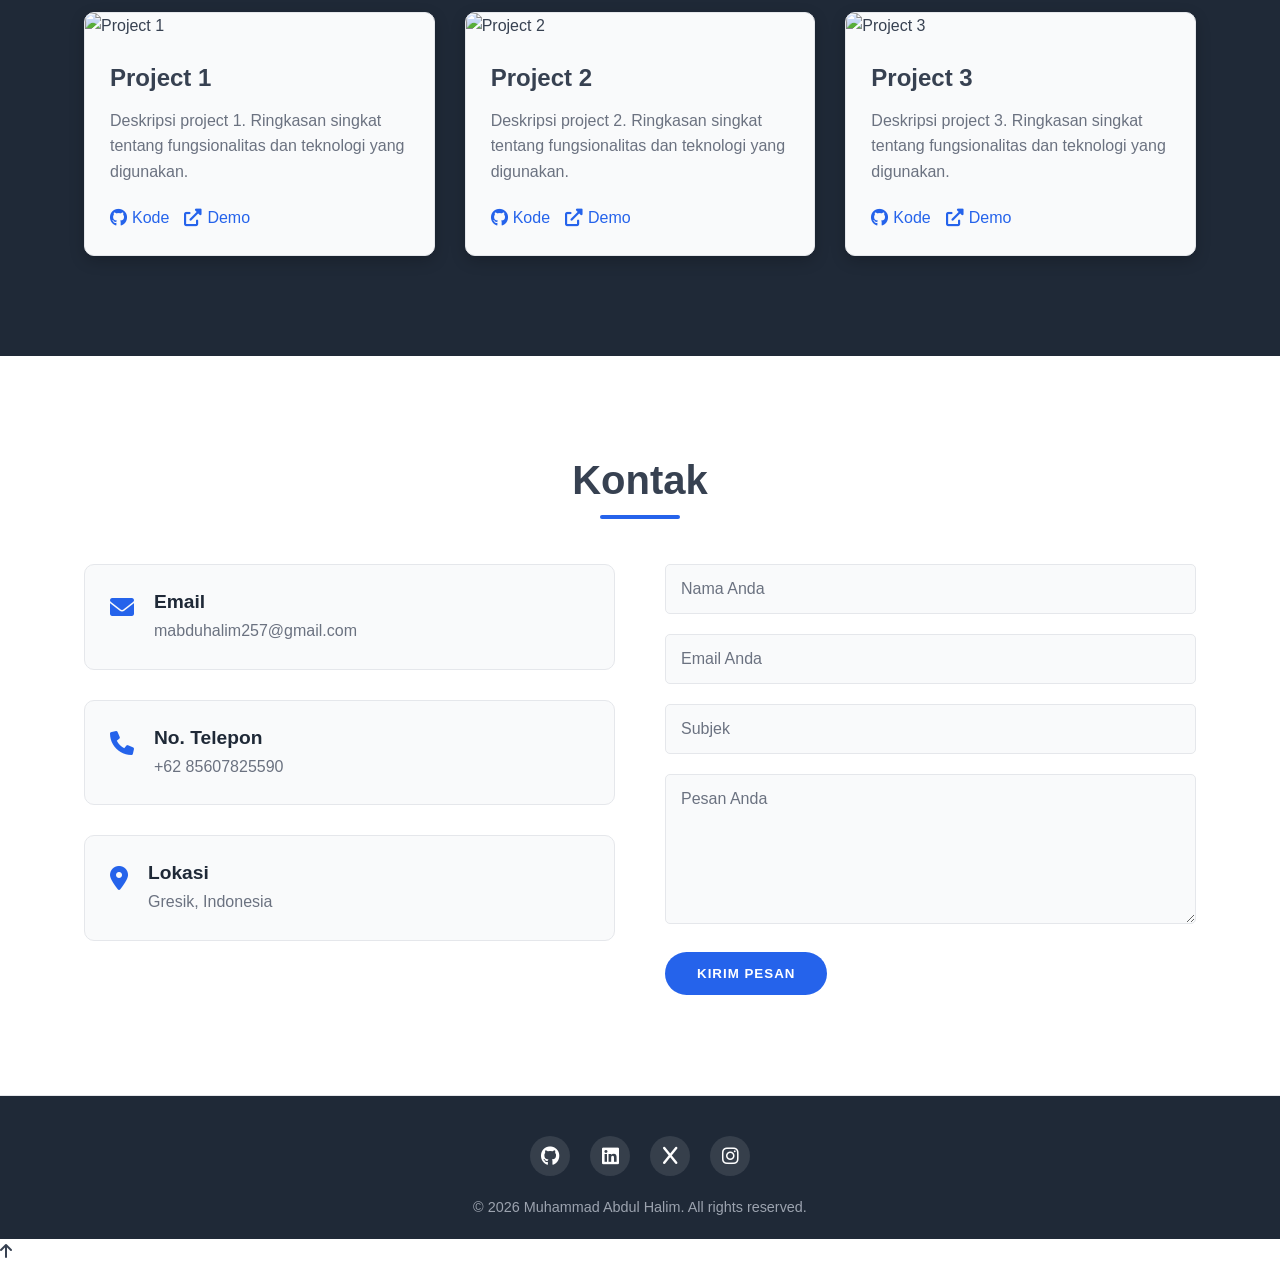
==== commit af849c8f: "update" ====
--- a/index.html
+++ b/index.html
@@ -11,7 +11,7 @@
     <!-- Navigation -->
     <nav id="navbar">
         <div class="container">
-            <a href="#" class="logo">Portfolio</a>
+            <a href="#" class="logo">Portofolio</a>
             <ul class="nav-links">
                 <li><a href="#beranda">Beranda</a></li>
                 <li><a href="#tentang">Tentang</a></li>
@@ -133,7 +133,7 @@
                     </div>
                 </div>
                 <div class="project-card">
-                    <img src="https://via.placeholder.com/400x250" alt="Project 2">
+                    <img src="https://via.placeholder.com/400x250" alt="Project 3">
                     <div class="project-info">
                         <h3>Project 3</h3>
                         <p>Deskripsi project 3. Ringkasan singkat tentang fungsionalitas dan teknologi yang digunakan.</p>
@@ -201,7 +201,7 @@
             <div class="social-links">
                 <a href="https://github.com/abdhalim18" target="_blank"><i class="fab fa-github"></i></a>
                 <a href="#" target="_blank"><i class="fab fa-linkedin"></i></a>
-                <a href="#" target="_blank"><i class="fab fa-twitter"></i></a>
+                <a href="#" target="_blank"><i class="fab fa-x"></i></a>
                 <a href="https://instagram.com/skinnyxal" target="_blank"><i class="fab fa-instagram"></i></a>
             </div>
             <p>&copy; <span id="year"></span> Muhammad Abdul Halim. All rights reserved.</p>
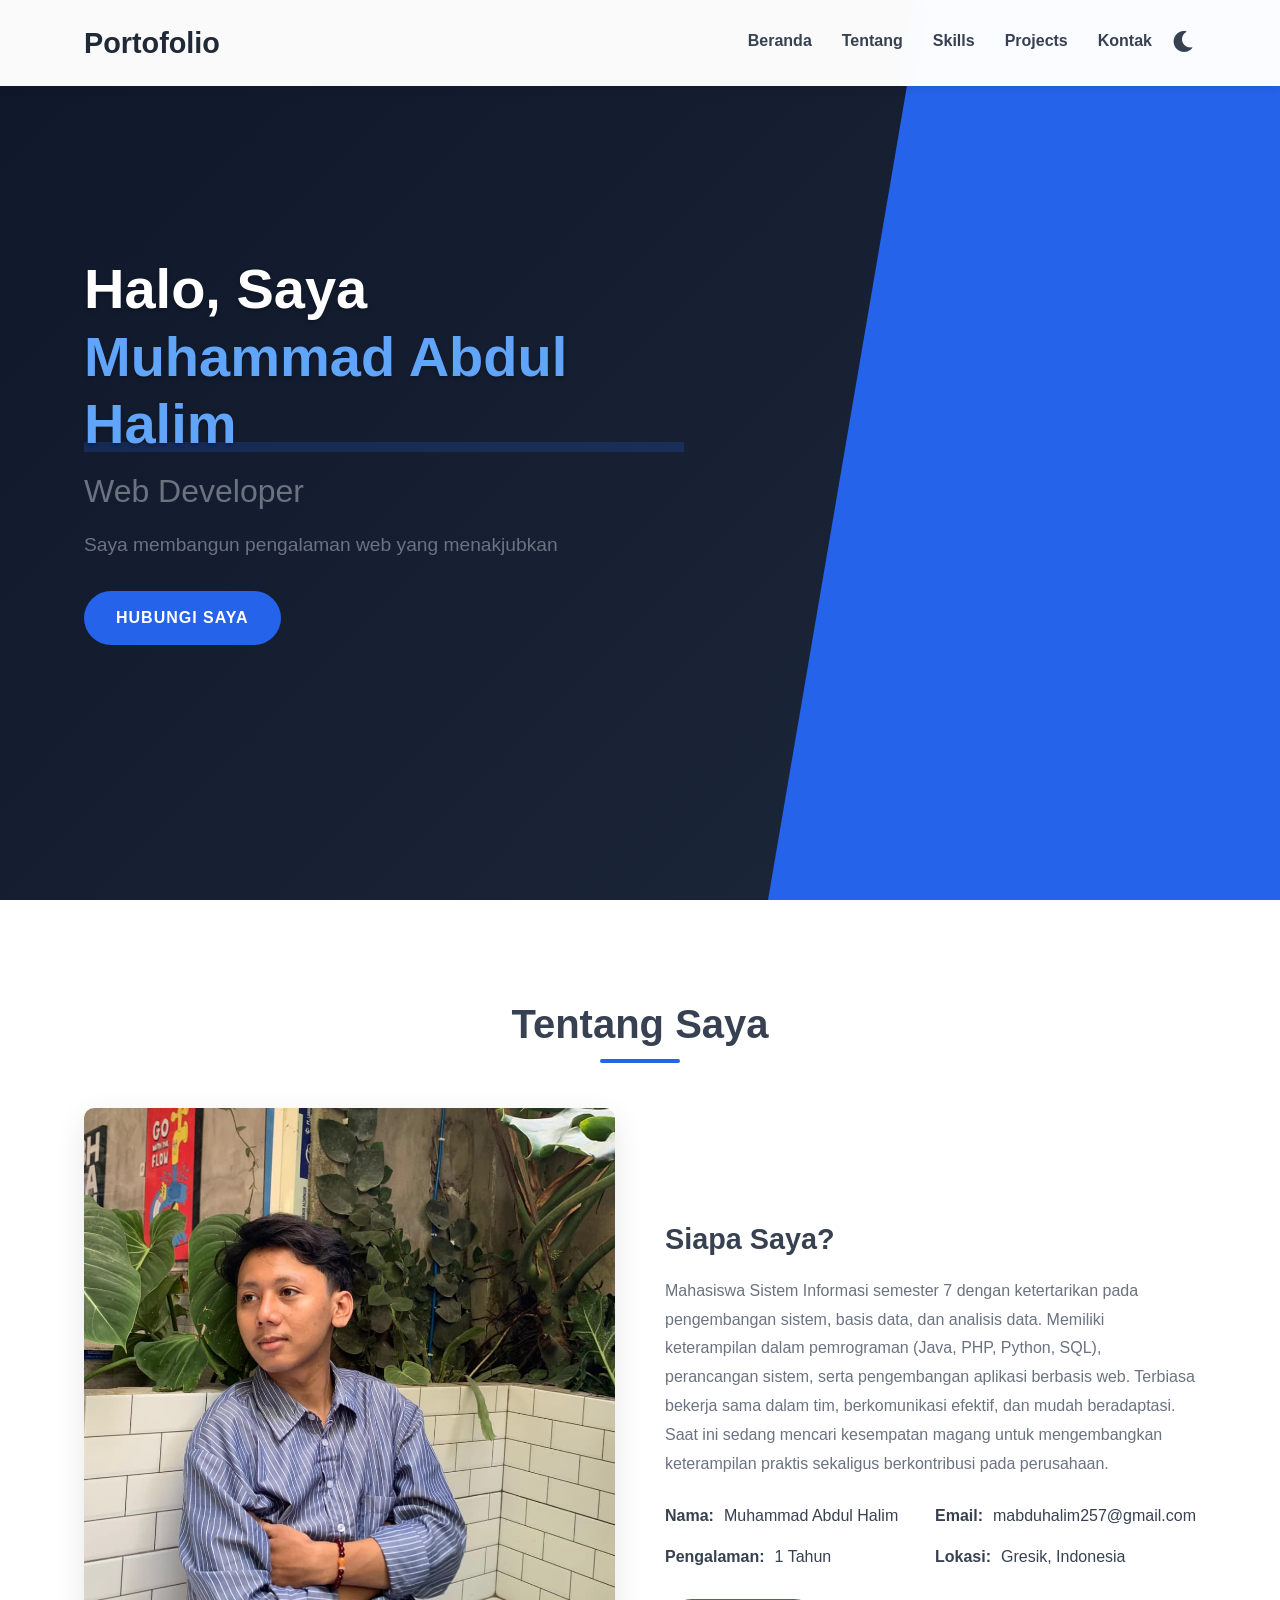
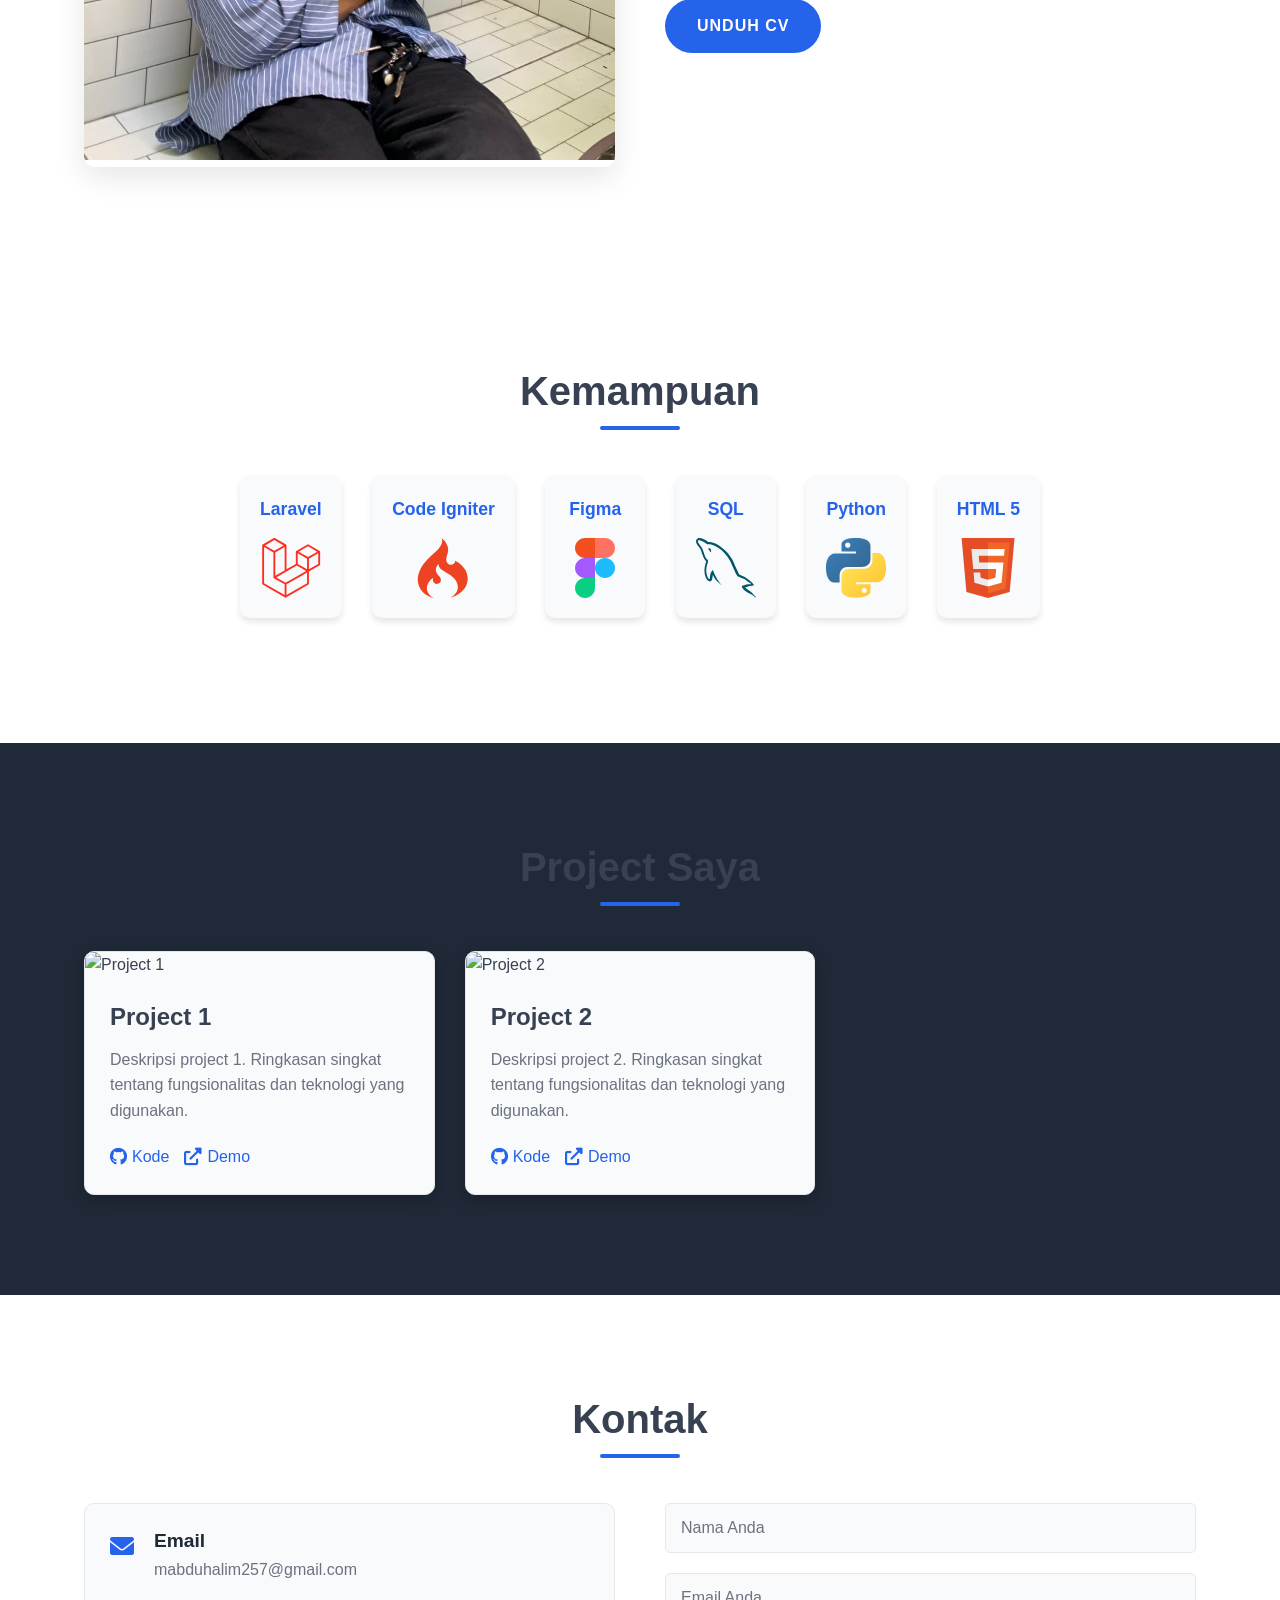
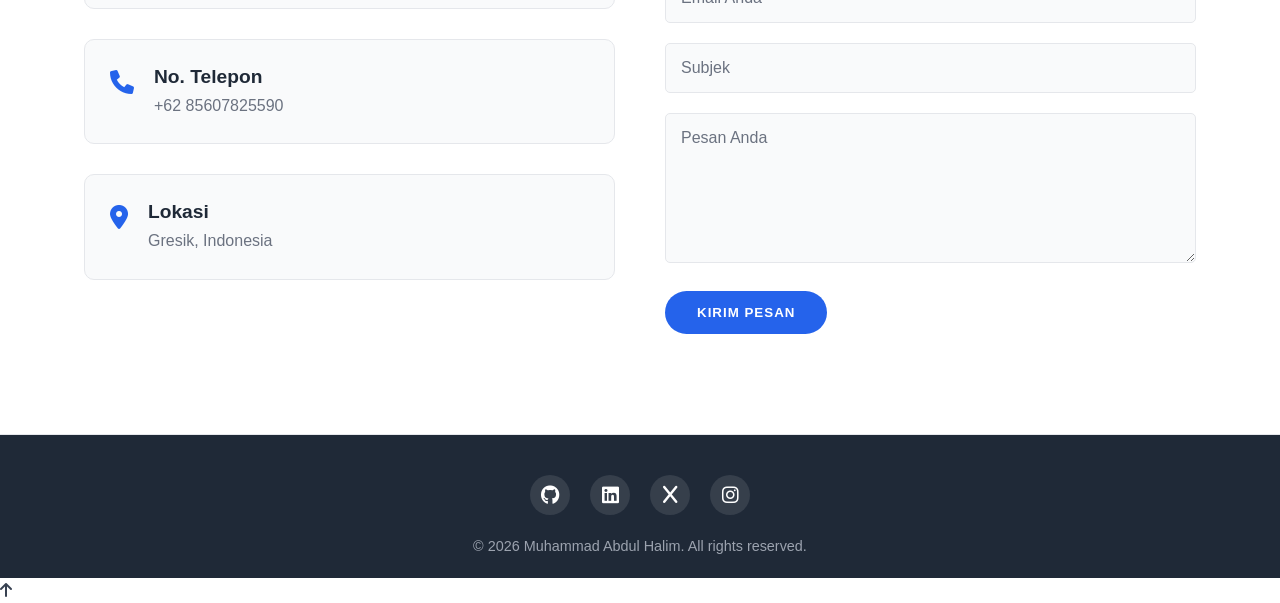
==== commit 33929d9d: "update file" ====
--- a/index.html
+++ b/index.html
@@ -132,17 +132,7 @@
                         </div>
                     </div>
                 </div>
-                <div class="project-card">
-                    <img src="https://via.placeholder.com/400x250" alt="Project 3">
-                    <div class="project-info">
-                        <h3>Project 3</h3>
-                        <p>Deskripsi project 3. Ringkasan singkat tentang fungsionalitas dan teknologi yang digunakan.</p>
-                        <div class="project-links">
-                            <a href="#" target="_blank"><i class="fab fa-github"></i> Kode</a>
-                            <a href="#" target="_blank"><i class="fas fa-external-link-alt"></i> Demo</a>
-                        </div>
-                    </div>
-                </div>
+                
             </div>
         </div>
     </section>
--- a/css/style.css
+++ b/css/style.css
@@ -332,6 +332,48 @@
 }
 
 /* Skills Section */
+.skills-container {
+    display: flex;
+    flex-wrap: wrap;
+    gap: 30px;
+    justify-content: space-between;
+}
+
+.skills-column {
+    flex: 1;
+    min-width: 300px;
+    display: flex;
+    flex-direction: column;
+    gap: 20px;
+}
+
+.skill {
+    background-color: var(--card-bg);
+    padding: 20px;
+    border-radius: 10px;
+    box-shadow: 0 4px 6px rgba(0, 0, 0, 0.1);
+    transition: transform 0.3s ease, box-shadow 0.3s ease;
+    text-align: center;
+}
+
+.skill:hover {
+    transform: translateY(-5px);
+    box-shadow: 0 10px 20px rgba(0, 0, 0, 0.15);
+}
+
+.skill div:first-child {
+    font-weight: 600;
+    margin-bottom: 15px;
+    color: var(--primary-color);
+    font-size: 1.1rem;
+}
+
+.skill svg {
+    max-width: 60px;
+    height: auto;
+    margin: 0 auto;
+    display: block;
+}
 .skills {
     background-color: var(--bg-color);
 }
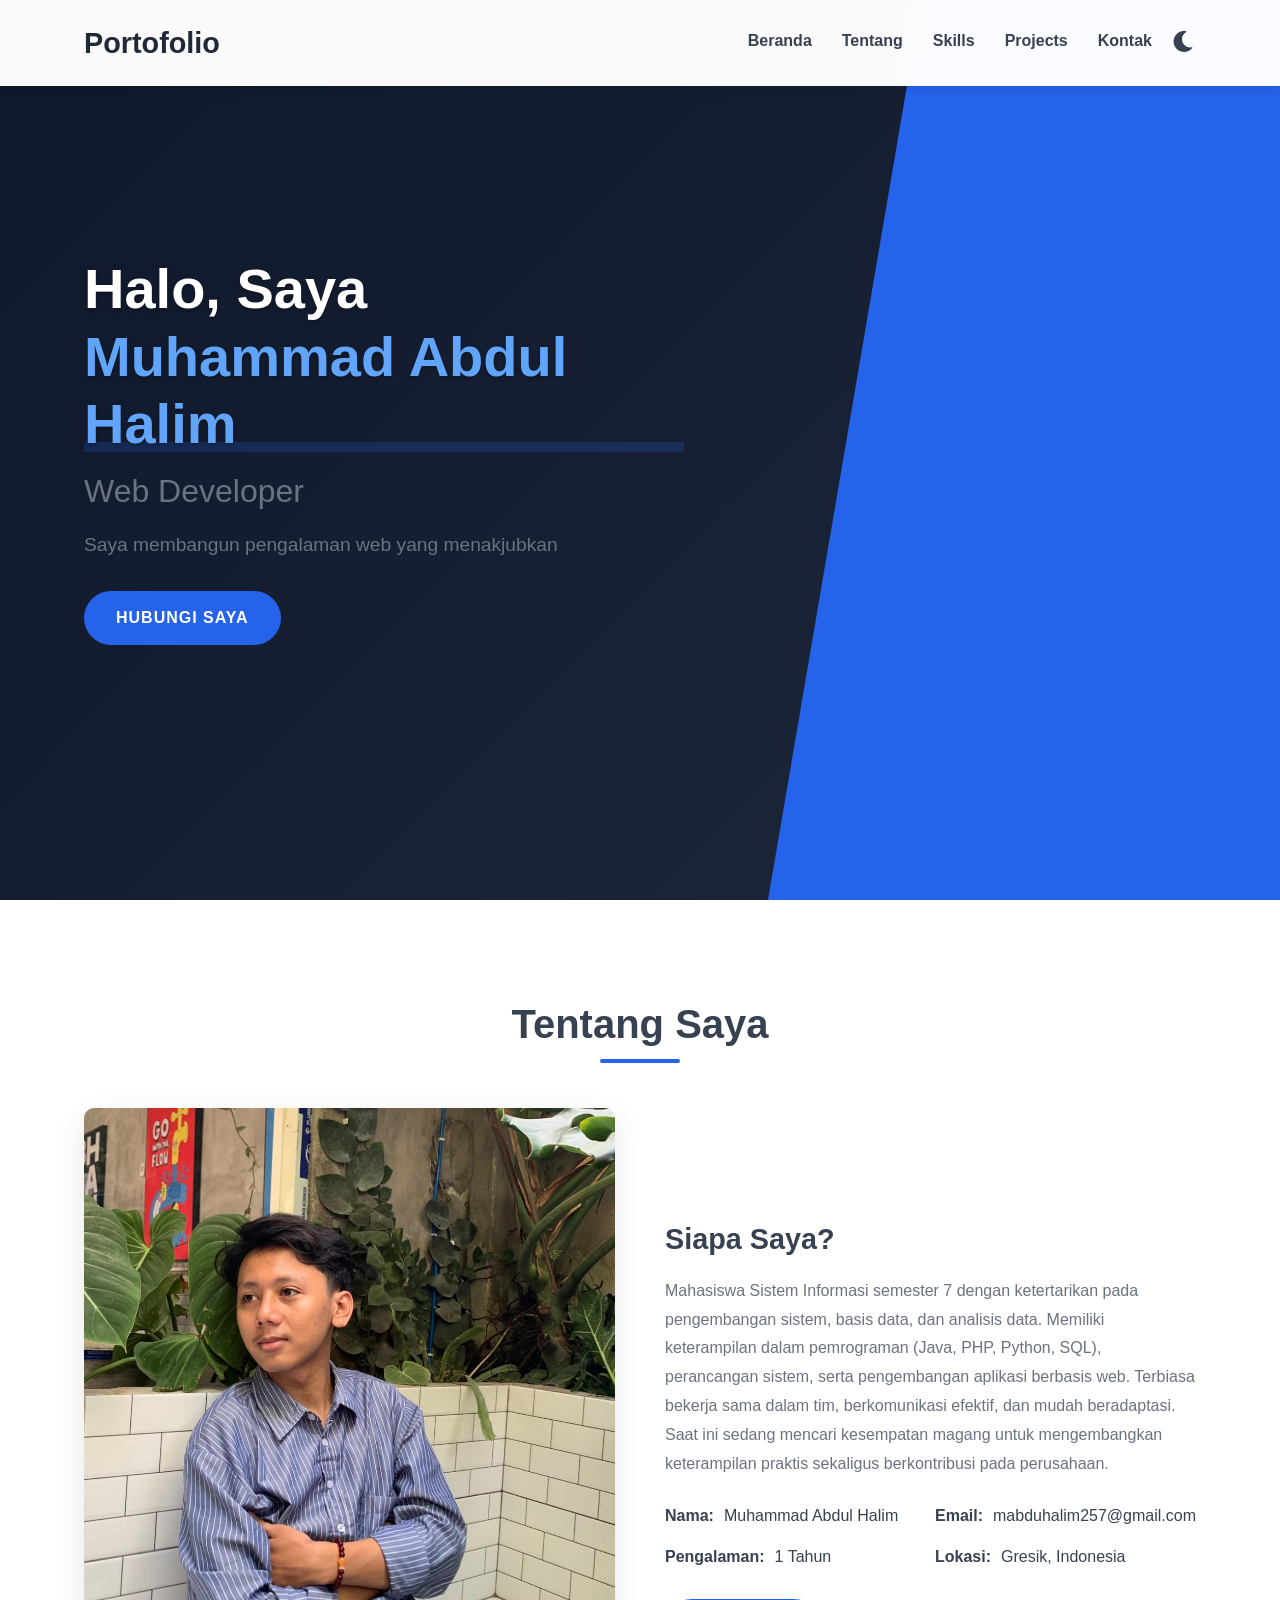
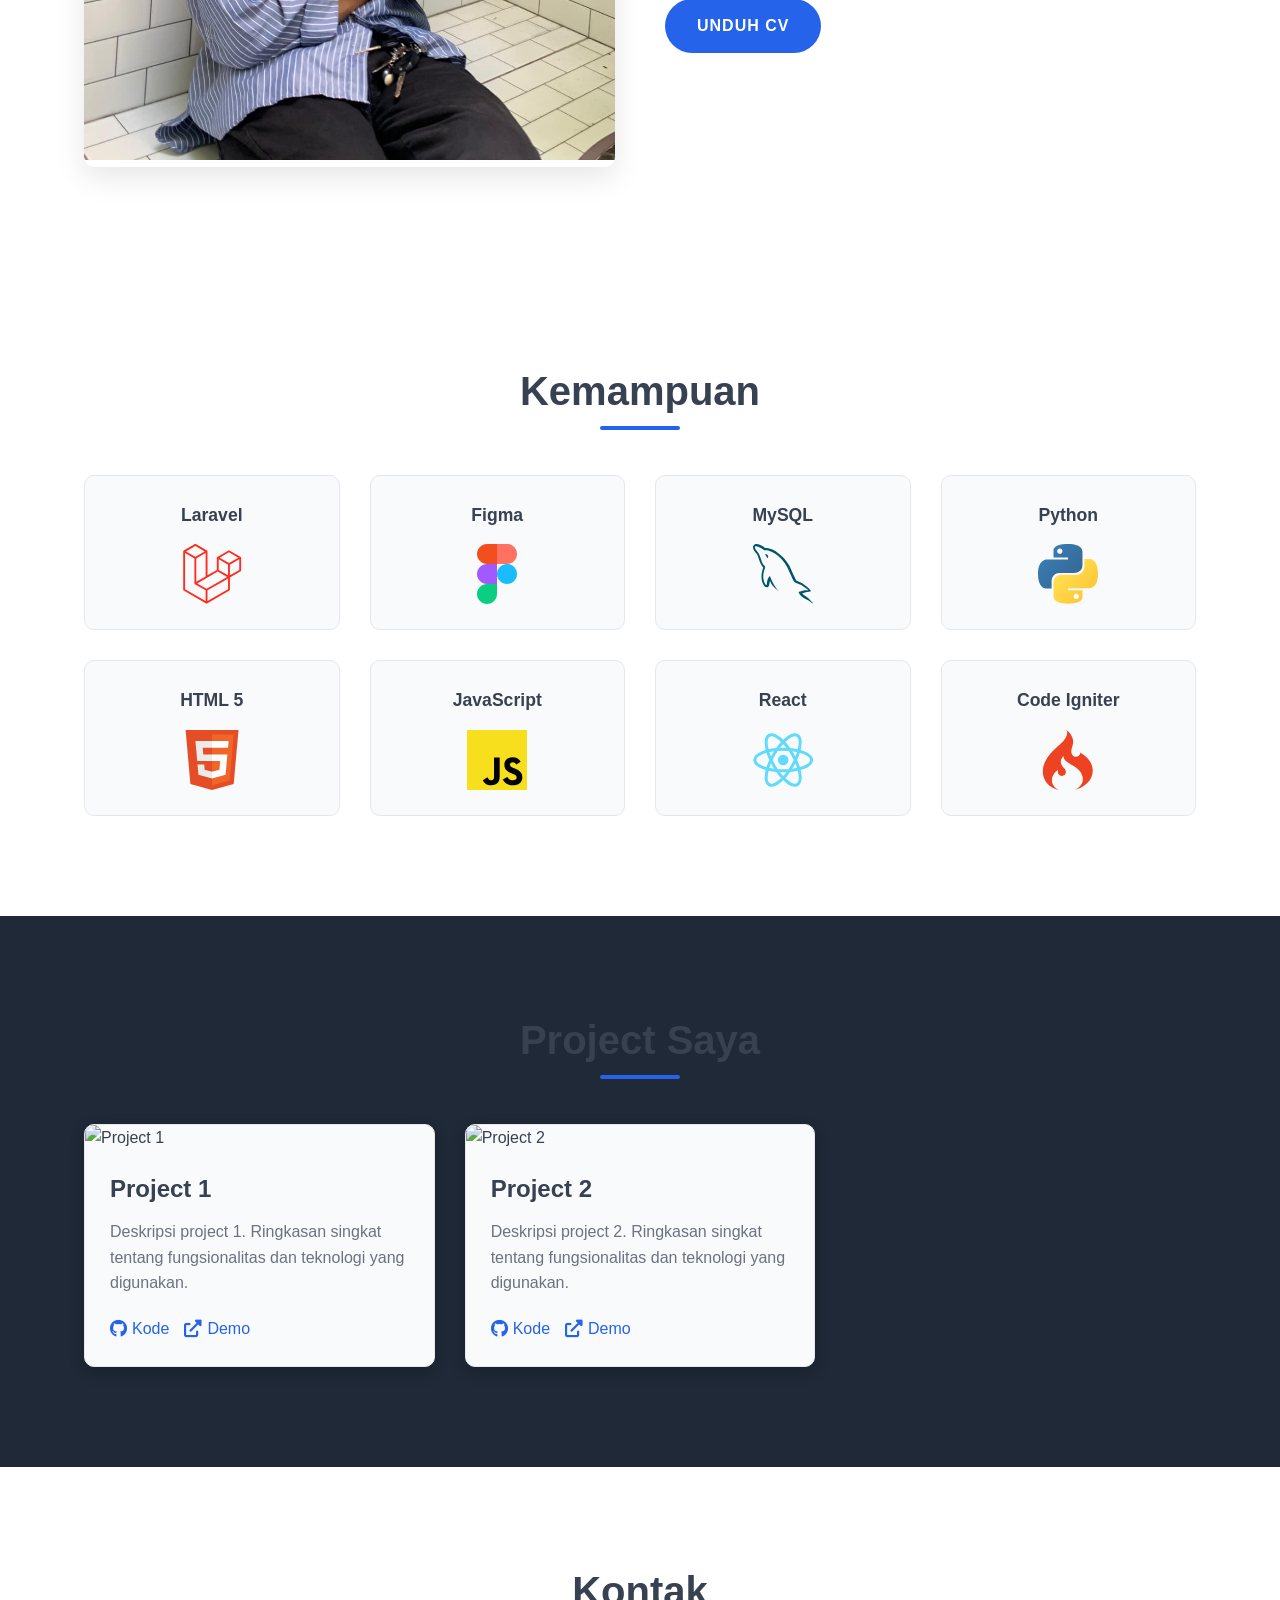
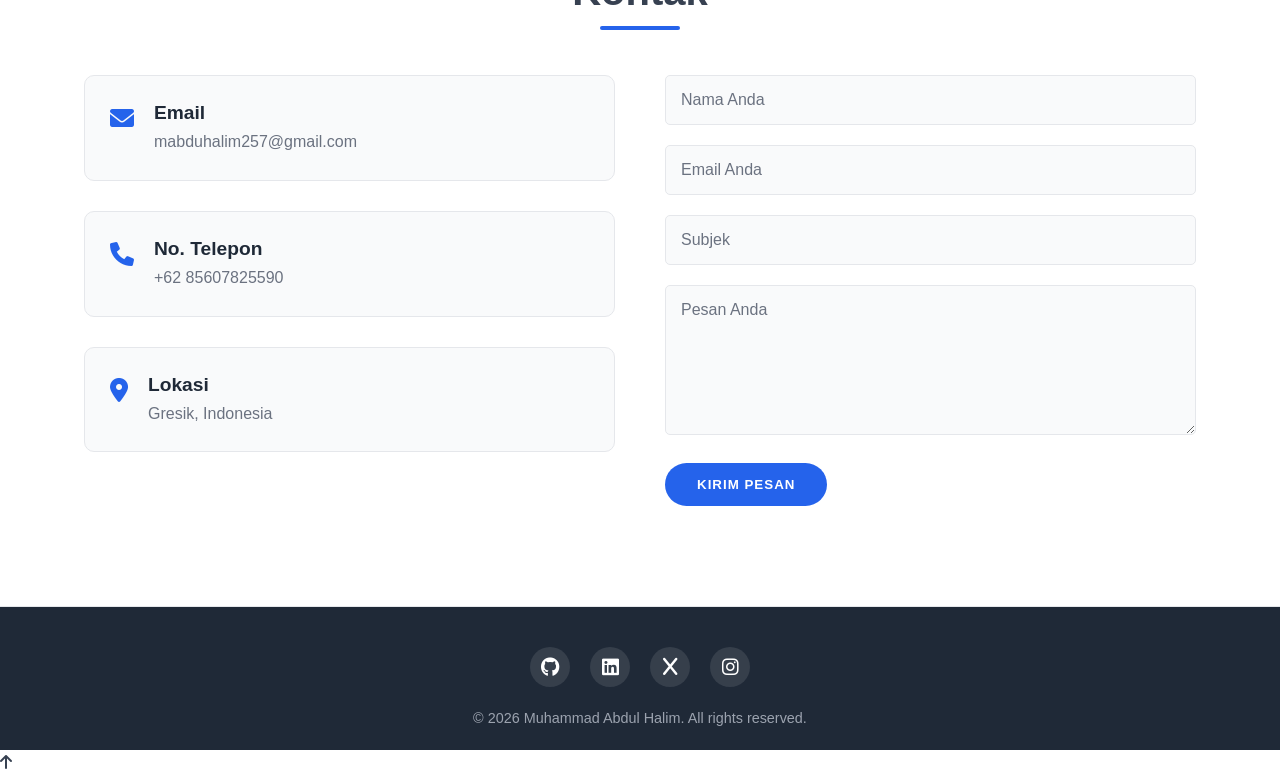
==== commit f24bd7d0: "update file" ====
--- a/index.html
+++ b/index.html
@@ -81,26 +81,35 @@
                 <div class="skill">
                     <div>Laravel</div>
                         <svg width="80" height="80" viewBox="0 0 100 100" xmlns="http://www.w3.org/2000/svg" fill="none"><path fill="#FF2D20" d="M98.494 22.485q.054.2.054.406v21.335a1.56 1.56 0 0 1-.782 1.349L79.86 55.885v20.433a1.56 1.56 0 0 1-.777 1.35L41.705 99.184c-.085.049-.179.08-.272.113-.035.012-.068.033-.105.043a1.6 1.6 0 0 1-.797 0c-.043-.012-.082-.035-.123-.05-.085-.032-.175-.059-.256-.106L2.782 77.668A1.56 1.56 0 0 1 2 76.318V12.316q.001-.21.055-.409c.011-.044.039-.085.054-.13.03-.082.057-.165.1-.241.028-.05.071-.091.106-.138.045-.062.086-.127.138-.18.045-.046.103-.079.154-.118.056-.046.107-.097.171-.134h.002L21.466.208a1.56 1.56 0 0 1 1.555 0l18.686 10.758h.004c.062.04.115.088.171.133.05.038.107.073.152.116.054.056.093.12.14.183.033.047.078.087.105.138.044.078.07.16.1.241.017.045.044.086.055.132q.054.2.055.407V52.29l15.57-8.966V22.89c0-.136.02-.274.055-.404.014-.047.039-.087.055-.132.03-.082.058-.166.1-.241.03-.05.073-.092.106-.138.046-.063.085-.127.14-.181.044-.045.1-.078.151-.117.059-.047.11-.097.171-.134h.002l18.688-10.759a1.56 1.56 0 0 1 1.556 0l18.686 10.759c.066.039.116.087.174.132.05.04.106.074.15.117.055.056.093.12.14.183.035.046.078.087.105.138.045.076.07.16.101.24.018.046.043.086.055.133m-3.06 20.84v-17.74l-6.54 3.764-9.034 5.201v17.74l15.575-8.965zM76.746 75.418V57.665l-8.885 5.075-25.375 14.482v17.92zM5.115 15.008v60.41L39.372 95.14V77.224L21.476 67.096l-.006-.004-.008-.004c-.06-.035-.11-.086-.167-.128-.049-.04-.105-.07-.148-.113l-.004-.006c-.05-.049-.085-.109-.128-.163-.04-.053-.086-.097-.117-.152l-.002-.006c-.035-.058-.056-.128-.082-.194-.025-.059-.058-.113-.073-.175v-.002c-.02-.074-.024-.152-.032-.228-.007-.058-.023-.116-.023-.175V23.974l-9.032-5.203-6.539-3.76zm17.13-11.654L6.678 12.316l15.565 8.962 15.567-8.964-15.567-8.96zm8.097 55.93 9.032-5.2V15.009l-6.54 3.764-9.033 5.201V63.05zM78.305 13.93l-15.567 8.96 15.567 8.962L93.87 22.89zm-1.558 20.62-9.033-5.201-6.54-3.765v17.741l9.032 5.2 6.541 3.766zm-35.82 39.98 22.834-13.036 11.413-6.514-15.555-8.956-17.91 10.311-16.323 9.398z"/></svg>
-                    </div>
+                </div>
+                <div class="skill">
+                    <div>Figma</div>
+                        <svg width="80" height="80" viewBox="0 0 100 100" xmlns="http://www.w3.org/2000/svg" fill="#101010" viewBox="0 0 100 100"><path fill="#0ACF83" d="M33.333 100C42.533 100 50 92.533 50 83.333V66.667H33.333c-9.2 0-16.666 7.466-16.666 16.666S24.133 100 33.333 100"/><path fill="#A259FF" d="M16.667 50c0-9.2 7.466-16.667 16.666-16.667H50v33.334H33.333c-9.2 0-16.666-7.467-16.666-16.667"/><path fill="#F24E1E" d="M16.667 16.667C16.667 7.467 24.133 0 33.333 0H50v33.333H33.333c-9.2 0-16.666-7.466-16.666-16.666"/><path fill="#FF7262" d="M50 0h16.667c9.2 0 16.666 7.467 16.666 16.667s-7.466 16.666-16.666 16.666H50z"/><path fill="#1ABCFE" d="M83.333 50c0 9.2-7.466 16.667-16.666 16.667S50 59.2 50 50s7.467-16.667 16.667-16.667S83.333 40.8 83.333 50"/></svg>
+                </div>
+                <div class="skill">
+                    <div>MySQL</div>
+                    <svg width="80" height="80" viewBox="0 0 100 100" xmlns="http://www.w3.org/2000/svg" fill="none" viewBox="0 0 100 100"><path fill="#00546B" d="M92.11 77.066c-5.44-.137-9.657.415-13.194 1.934-1.02.413-2.653.414-2.789 1.726.544.552.612 1.45 1.089 2.209.817 1.38 2.244 3.245 3.536 4.212 1.428 1.104 2.857 2.208 4.353 3.175 2.652 1.657 5.645 2.623 8.23 4.28 1.497.966 2.992 2.21 4.488 3.245.749.552 1.224 1.45 2.177 1.795v-.207c-.477-.622-.613-1.519-1.088-2.21-.68-.69-1.36-1.311-2.04-2.002-1.973-2.692-4.421-5.04-7.074-6.972-2.176-1.52-6.938-3.59-7.821-6.145 0 0-.069-.068-.136-.137 1.496-.138 3.264-.69 4.693-1.105 2.312-.622 4.42-.484 6.8-1.105 1.089-.276 2.177-.621 3.265-.967v-.62c-1.224-1.243-2.108-2.9-3.4-4.074-3.469-3.038-7.278-6.007-11.222-8.492-2.11-1.38-4.83-2.278-7.074-3.452-.816-.414-2.176-.621-2.652-1.312-1.225-1.518-1.905-3.52-2.789-5.315-1.972-3.798-3.877-8.009-5.577-12.013-1.224-2.692-1.972-5.385-3.469-7.87-7.005-11.737-14.622-18.848-26.32-25.82-2.517-1.45-5.51-2.072-8.706-2.83-1.7-.07-3.4-.208-5.1-.278-1.09-.483-2.178-1.794-3.13-2.416C13.284 1.815 3.286-3.57.43 3.541c-1.837 4.487 2.72 8.906 4.284 11.184 1.157 1.588 2.652 3.383 3.469 5.178.476 1.173.611 2.417 1.088 3.66 1.088 3.036 2.108 6.42 3.537 9.25.748 1.45 1.564 2.969 2.516 4.28.544.76 1.496 1.105 1.7 2.348-.951 1.38-1.02 3.452-1.564 5.178-2.449 7.801-1.496 17.466 1.972 23.196 1.088 1.726 3.673 5.524 7.142 4.074 3.06-1.243 2.38-5.178 3.264-8.63.205-.83.069-1.38.476-1.933v.138c.953 1.933 1.904 3.797 2.789 5.73 2.108 3.383 5.78 6.904 8.841 9.252 1.633 1.242 2.925 3.382 4.966 4.142v-.208h-.137c-.408-.621-1.02-.897-1.564-1.38-1.224-1.243-2.585-2.762-3.536-4.143-2.857-3.866-5.374-8.146-7.618-12.565-1.088-2.14-2.04-4.487-2.924-6.627-.409-.83-.409-2.072-1.089-2.485-1.02 1.518-2.516 2.83-3.264 4.694-1.292 2.968-1.428 6.627-1.904 10.424-.273.07-.137 0-.273.14-2.176-.554-2.924-2.832-3.74-4.765-2.041-4.901-2.381-12.772-.613-18.433.477-1.45 2.517-6.006 1.701-7.387-.408-1.312-1.769-2.071-2.517-3.107-.884-1.312-1.836-2.968-2.448-4.418-1.633-3.866-2.449-8.147-4.217-12.013-.816-1.795-2.244-3.659-3.4-5.316-1.293-1.864-2.721-3.176-3.741-5.385-.34-.759-.817-2.002-.272-2.83.136-.553.407-.76.952-.898.884-.76 3.4.207 4.284.621 2.517 1.035 4.625 2.003 6.734 3.452.952.69 1.972 2.003 3.196 2.348h1.429c2.176.483 4.624.138 6.665.759 3.605 1.173 6.87 2.9 9.794 4.764 8.91 5.73 16.255 13.876 21.22 23.61.816 1.588 1.156 3.039 1.904 4.695 1.429 3.383 3.197 6.835 4.625 10.149 1.428 3.244 2.788 6.559 4.829 9.251 1.02 1.45 5.1 2.21 6.937 2.969 1.36.62 3.47 1.174 4.693 1.933 2.312 1.449 4.625 3.107 6.801 4.694 1.089.829 4.489 2.555 4.693 3.935"/><path fill="#00546B" d="M22.737 17.072c-1.156 0-1.972.139-2.788.345v.138h.136c.544 1.105 1.496 1.865 2.176 2.831.544 1.104 1.02 2.21 1.565 3.314.067-.07.135-.138.135-.138.953-.69 1.429-1.795 1.429-3.452-.409-.483-.477-.966-.817-1.45-.407-.69-1.292-1.035-1.836-1.588"/></svg>
+                </div>
+                <div class="skill">
+                    <div>Python</div>
+                    <svg width="80" height="80" viewBox="0 0 100 100" xmlns="http://www.w3.org/2000/svg" fill="none" viewBox="0 0 100 100"><path fill="url(#a)" d="M49.64 0C24.254 0 25.839 11.009 25.839 11.009l.028 11.406h24.225v3.424H16.245S0 23.997 0 49.61c0 25.615 14.179 24.707 14.179 24.707h8.462V62.432s-.457-14.18 13.952-14.18H60.62s13.5.219 13.5-13.046V13.273S76.17 0 49.64 0M36.282 7.67a4.354 4.354 0 0 1 4.358 4.358 4.356 4.356 0 0 1-6.027 4.028 4.35 4.35 0 0 1-2.69-4.028 4.355 4.355 0 0 1 4.359-4.358"/><path fill="url(#b)" d="M50.36 99.48c25.387 0 23.802-11.009 23.802-11.009l-.028-11.405H49.908V73.64h33.847S100 75.485 100 49.869c0-25.615-14.179-24.706-14.179-24.706H77.36v11.886s.457 14.179-13.952 14.179H39.38s-13.5-.218-13.5 13.047v21.933S23.83 99.48 50.36 99.48m13.359-7.67a4.355 4.355 0 0 1-4.028-6.026 4.35 4.35 0 0 1 4.028-2.69 4.355 4.355 0 0 1 4.027 6.027 4.355 4.355 0 0 1-4.027 2.69"/><defs><linearGradient id="a" x1="9.61" x2="59.167" y1="8.948" y2="58.01" gradientUnits="userSpaceOnUse"><stop stop-color="#387EB8"/><stop offset="1" stop-color="#366994"/></linearGradient><linearGradient id="b" x1="40.028" x2="93.247" y1="40.453" y2="90.762" gradientUnits="userSpaceOnUse"><stop stop-color="#FFE052"/><stop offset="1" stop-color="#FFC331"/></linearGradient></defs></svg>                
+                </div>
+                <div class="skill">
+                    <div>HTML 5</div>
+                    <svg width="80" height="80" viewBox="0 0 100 100" xmlns="http://www.w3.org/2000/svg" fill="none" viewBox="0 0 100 100"><path fill="#E44D26" d="M14.021 90.034 6 0h88.187l-8.022 89.985L50.02 100"/><path fill="#F16529" d="M50.093 92.344V7.39h36.048l-6.88 76.811"/><path fill="#EBEBEB" d="M22.383 18.4h27.71v11.036H34.488L35.51 40.74h14.584v11.01H25.397zm3.5 38.893h11.084l.778 8.823 12.348 3.306v11.521l-22.654-6.32"/><path fill="#fff" d="M77.706 18.4H50.044v11.036h26.64zm-2.018 22.34H50.044v11.035h13.612l-1.288 14.341-12.324 3.306v11.473l22.606-6.271"/></svg>                
+                </div>
+                <div class="skill">
+                    <div>JavaScript</div>
+                    <svg width="80" height="80" viewBox="0 0 100 100" xmlns="http://www.w3.org/2000/svg" fill="none" viewBox="0 0 100 100"><path fill="#F7DF1E" d="M100 0H0v100h100z"/><path fill="#000" d="M67.175 78.125c2.014 3.29 4.634 5.707 9.27 5.707 3.893 0 6.38-1.946 6.38-4.635 0-3.222-2.555-4.364-6.84-6.238l-2.35-1.008c-6.781-2.89-11.286-6.508-11.286-14.159 0-7.047 5.37-12.413 13.762-12.413 5.975 0 10.27 2.08 13.365 7.524l-7.317 4.699c-1.612-2.89-3.35-4.027-6.048-4.027-2.752 0-4.497 1.746-4.497 4.027 0 2.819 1.746 3.96 5.778 5.706l2.35 1.006c7.983 3.424 12.491 6.915 12.491 14.762 0 8.46-6.646 13.096-15.571 13.096-8.727 0-14.365-4.16-17.124-9.61zm-33.196.815c1.477 2.619 2.82 4.833 6.048 4.833 3.087 0 5.035-1.208 5.035-5.905V45.916h9.397v32.08c0 9.73-5.705 14.158-14.032 14.158-7.524 0-11.881-3.894-14.097-8.583z"/></svg>
+                </div>
+                <div class="skill">
+                    <div>React</div>
+                    <svg width="80" height="80" viewBox="0 0 100 100" `xmlns="http://www.w3.org/2000/svg" fill="none" viewBox="0 0 101 100"><path fill="#61DAFB" d="M50.307 58.816a8.816 8.816 0 1 0 0-17.632 8.816 8.816 0 0 0 0 17.632"/><path stroke="#61DAFB" stroke-width="5" d="M50.307 68.063c26.126 0 47.306-8.087 47.306-18.063s-21.18-18.062-47.306-18.062C24.18 31.938 3 40.024 3 50s21.18 18.063 47.307 18.063Z"/><path stroke="#61DAFB" stroke-width="5" d="M34.664 59.031C47.727 81.658 65.321 95.957 73.96 90.97c8.64-4.988 5.053-27.374-8.01-50C52.885 18.342 35.291 4.043 26.652 9.03s-5.052 27.374 8.011 50Z"/><path stroke="#61DAFB" stroke-width="5" d="M34.664 40.969c-13.063 22.626-16.65 45.012-8.01 50 8.638 4.988 26.232-9.311 39.295-31.938s16.65-45.012 8.01-50c-8.638-4.988-26.232 9.311-39.295 31.938Z"/></svg>                
+                </div>
                 <div class="skill">
                     <div>Code Igniter</div>
                         <svg width="80" height="80" viewBox="0 0 100 100" xmlns="http://www.w3.org/2000/svg" fill="none"><path fill="#EE4323" d="M34.79 99.993h-.003c-11.884-2.736-22.408-10.47-25.69-22.62-3.287-12.159 1.185-24.416 8.488-34.162 3.651-4.87 7.922-9.24 12.365-13.388 4.135-3.863 8.691-7.412 12.438-11.663C46.25 13.774 51.08 5.93 47.415 0 54.07 4.972 59.437 13.281 58.54 21.84c-.717 6.83-5.84 13.783-.822 20.232 3.122 4.009 9.442 3.168 11.776-.704l-.172.185a6.9 6.9 0 0 0 .867-2.065c.012-.593-.093-1.256-.414-2.035l.61.333C82.088 43.854 91.534 54.45 91.269 68.22 90.948 84.956 75.355 96.67 60.264 100c7.142-2.813 13.508-8.386 14.376-16.399.8-7.392-3.163-13.766-8.53-18.48-5.1-4.485-11.188-7.376-16.737-11.203-3.198-2.205-8.053-6.632-6.345-11.122-2.222 1.913-3.977 4.59-4.669 7.447-1.382 5.7 2.131 10.14 5.764 14.07 3.674 3.969 3.39 10.781-2.808 12.138a6.99 6.99 0 0 1-7.064-2.674c-1.725-2.353-1.345-4.76-.65-7.39-5.791 4.1-10.448 10.339-10.432 17.687.014 6.74 5.623 13.326 11.618 15.918z"/></svg>
-                    </div>
-                <div class="skill">
-                    <div>Figma</div>
-                        <svg width="80" height="80" viewBox="0 0 100 100" xmlns="http://www.w3.org/2000/svg" fill="#101010" viewBox="0 0 100 100"><path fill="#0ACF83" d="M33.333 100C42.533 100 50 92.533 50 83.333V66.667H33.333c-9.2 0-16.666 7.466-16.666 16.666S24.133 100 33.333 100"/><path fill="#A259FF" d="M16.667 50c0-9.2 7.466-16.667 16.666-16.667H50v33.334H33.333c-9.2 0-16.666-7.467-16.666-16.667"/><path fill="#F24E1E" d="M16.667 16.667C16.667 7.467 24.133 0 33.333 0H50v33.333H33.333c-9.2 0-16.666-7.466-16.666-16.666"/><path fill="#FF7262" d="M50 0h16.667c9.2 0 16.666 7.467 16.666 16.667s-7.466 16.666-16.666 16.666H50z"/><path fill="#1ABCFE" d="M83.333 50c0 9.2-7.466 16.667-16.666 16.667S50 59.2 50 50s7.467-16.667 16.667-16.667S83.333 40.8 83.333 50"/></svg>
-                </div>
-                <div class="skill">
-                    <div>SQL</div>
-                    <svg width="80" height="80" viewBox="0 0 100 100" xmlns="http://www.w3.org/2000/svg" fill="none" viewBox="0 0 100 100"><path fill="#00546B" d="M92.11 77.066c-5.44-.137-9.657.415-13.194 1.934-1.02.413-2.653.414-2.789 1.726.544.552.612 1.45 1.089 2.209.817 1.38 2.244 3.245 3.536 4.212 1.428 1.104 2.857 2.208 4.353 3.175 2.652 1.657 5.645 2.623 8.23 4.28 1.497.966 2.992 2.21 4.488 3.245.749.552 1.224 1.45 2.177 1.795v-.207c-.477-.622-.613-1.519-1.088-2.21-.68-.69-1.36-1.311-2.04-2.002-1.973-2.692-4.421-5.04-7.074-6.972-2.176-1.52-6.938-3.59-7.821-6.145 0 0-.069-.068-.136-.137 1.496-.138 3.264-.69 4.693-1.105 2.312-.622 4.42-.484 6.8-1.105 1.089-.276 2.177-.621 3.265-.967v-.62c-1.224-1.243-2.108-2.9-3.4-4.074-3.469-3.038-7.278-6.007-11.222-8.492-2.11-1.38-4.83-2.278-7.074-3.452-.816-.414-2.176-.621-2.652-1.312-1.225-1.518-1.905-3.52-2.789-5.315-1.972-3.798-3.877-8.009-5.577-12.013-1.224-2.692-1.972-5.385-3.469-7.87-7.005-11.737-14.622-18.848-26.32-25.82-2.517-1.45-5.51-2.072-8.706-2.83-1.7-.07-3.4-.208-5.1-.278-1.09-.483-2.178-1.794-3.13-2.416C13.284 1.815 3.286-3.57.43 3.541c-1.837 4.487 2.72 8.906 4.284 11.184 1.157 1.588 2.652 3.383 3.469 5.178.476 1.173.611 2.417 1.088 3.66 1.088 3.036 2.108 6.42 3.537 9.25.748 1.45 1.564 2.969 2.516 4.28.544.76 1.496 1.105 1.7 2.348-.951 1.38-1.02 3.452-1.564 5.178-2.449 7.801-1.496 17.466 1.972 23.196 1.088 1.726 3.673 5.524 7.142 4.074 3.06-1.243 2.38-5.178 3.264-8.63.205-.83.069-1.38.476-1.933v.138c.953 1.933 1.904 3.797 2.789 5.73 2.108 3.383 5.78 6.904 8.841 9.252 1.633 1.242 2.925 3.382 4.966 4.142v-.208h-.137c-.408-.621-1.02-.897-1.564-1.38-1.224-1.243-2.585-2.762-3.536-4.143-2.857-3.866-5.374-8.146-7.618-12.565-1.088-2.14-2.04-4.487-2.924-6.627-.409-.83-.409-2.072-1.089-2.485-1.02 1.518-2.516 2.83-3.264 4.694-1.292 2.968-1.428 6.627-1.904 10.424-.273.07-.137 0-.273.14-2.176-.554-2.924-2.832-3.74-4.765-2.041-4.901-2.381-12.772-.613-18.433.477-1.45 2.517-6.006 1.701-7.387-.408-1.312-1.769-2.071-2.517-3.107-.884-1.312-1.836-2.968-2.448-4.418-1.633-3.866-2.449-8.147-4.217-12.013-.816-1.795-2.244-3.659-3.4-5.316-1.293-1.864-2.721-3.176-3.741-5.385-.34-.759-.817-2.002-.272-2.83.136-.553.407-.76.952-.898.884-.76 3.4.207 4.284.621 2.517 1.035 4.625 2.003 6.734 3.452.952.69 1.972 2.003 3.196 2.348h1.429c2.176.483 4.624.138 6.665.759 3.605 1.173 6.87 2.9 9.794 4.764 8.91 5.73 16.255 13.876 21.22 23.61.816 1.588 1.156 3.039 1.904 4.695 1.429 3.383 3.197 6.835 4.625 10.149 1.428 3.244 2.788 6.559 4.829 9.251 1.02 1.45 5.1 2.21 6.937 2.969 1.36.62 3.47 1.174 4.693 1.933 2.312 1.449 4.625 3.107 6.801 4.694 1.089.829 4.489 2.555 4.693 3.935"/><path fill="#00546B" d="M22.737 17.072c-1.156 0-1.972.139-2.788.345v.138h.136c.544 1.105 1.496 1.865 2.176 2.831.544 1.104 1.02 2.21 1.565 3.314.067-.07.135-.138.135-.138.953-.69 1.429-1.795 1.429-3.452-.409-.483-.477-.966-.817-1.45-.407-.69-1.292-1.035-1.836-1.588"/></svg>
-                </div>
-                <div class="skill">
-                    <div>Python</div>
-                    <svg width="80" height="80" viewBox="0 0 100 100" xmlns="http://www.w3.org/2000/svg" fill="none" viewBox="0 0 100 100"><path fill="url(#a)" d="M49.64 0C24.254 0 25.839 11.009 25.839 11.009l.028 11.406h24.225v3.424H16.245S0 23.997 0 49.61c0 25.615 14.179 24.707 14.179 24.707h8.462V62.432s-.457-14.18 13.952-14.18H60.62s13.5.219 13.5-13.046V13.273S76.17 0 49.64 0M36.282 7.67a4.354 4.354 0 0 1 4.358 4.358 4.356 4.356 0 0 1-6.027 4.028 4.35 4.35 0 0 1-2.69-4.028 4.355 4.355 0 0 1 4.359-4.358"/><path fill="url(#b)" d="M50.36 99.48c25.387 0 23.802-11.009 23.802-11.009l-.028-11.405H49.908V73.64h33.847S100 75.485 100 49.869c0-25.615-14.179-24.706-14.179-24.706H77.36v11.886s.457 14.179-13.952 14.179H39.38s-13.5-.218-13.5 13.047v21.933S23.83 99.48 50.36 99.48m13.359-7.67a4.355 4.355 0 0 1-4.028-6.026 4.35 4.35 0 0 1 4.028-2.69 4.355 4.355 0 0 1 4.027 6.027 4.355 4.355 0 0 1-4.027 2.69"/><defs><linearGradient id="a" x1="9.61" x2="59.167" y1="8.948" y2="58.01" gradientUnits="userSpaceOnUse"><stop stop-color="#387EB8"/><stop offset="1" stop-color="#366994"/></linearGradient><linearGradient id="b" x1="40.028" x2="93.247" y1="40.453" y2="90.762" gradientUnits="userSpaceOnUse"><stop stop-color="#FFE052"/><stop offset="1" stop-color="#FFC331"/></linearGradient></defs></svg>                
-                </div>
-                <div class="skill">
-                    <div>HTML 5</div>
-                    <svg width="80" height="80" viewBox="0 0 100 100" xmlns="http://www.w3.org/2000/svg" fill="none" viewBox="0 0 100 100"><path fill="#E44D26" d="M14.021 90.034 6 0h88.187l-8.022 89.985L50.02 100"/><path fill="#F16529" d="M50.093 92.344V7.39h36.048l-6.88 76.811"/><path fill="#EBEBEB" d="M22.383 18.4h27.71v11.036H34.488L35.51 40.74h14.584v11.01H25.397zm3.5 38.893h11.084l.778 8.823 12.348 3.306v11.521l-22.654-6.32"/><path fill="#fff" d="M77.706 18.4H50.044v11.036h26.64zm-2.018 22.34H50.044v11.035h13.612l-1.288 14.341-12.324 3.306v11.473l22.606-6.271"/></svg>                </div>
+                </div>
             </div>
         </div>
     </section>
@@ -132,7 +141,6 @@
                         </div>
                     </div>
                 </div>
-                
             </div>
         </div>
     </section>
--- a/css/style.css
+++ b/css/style.css
@@ -333,69 +333,67 @@
 
 /* Skills Section */
 .skills-container {
-    display: flex;
-    flex-wrap: wrap;
+    display: grid;
+    grid-template-columns: repeat(4, 1fr);
     gap: 30px;
-    justify-content: space-between;
-}
-
-.skills-column {
-    flex: 1;
-    min-width: 300px;
-    display: flex;
-    flex-direction: column;
-    gap: 20px;
+    justify-content: center;
+    margin: 0 auto;
+    max-width: 1200px;
 }
 
 .skill {
     background-color: var(--card-bg);
-    padding: 20px;
     border-radius: 10px;
-    box-shadow: 0 4px 6px rgba(0, 0, 0, 0.1);
+    padding: 25px 20px;
+    text-align: center;
     transition: transform 0.3s ease, box-shadow 0.3s ease;
-    text-align: center;
+    border: 1px solid var(--border-color);
+    display: flex;
+    flex-direction: column;
+    align-items: center;
+    justify-content: center;
 }
 
 .skill:hover {
     transform: translateY(-5px);
-    box-shadow: 0 10px 20px rgba(0, 0, 0, 0.15);
+    box-shadow: 0 10px 20px rgba(0, 0, 0, 0.1);
 }
 
 .skill div:first-child {
     font-weight: 600;
     margin-bottom: 15px;
-    color: var(--primary-color);
+    color: var(--text-color);
     font-size: 1.1rem;
 }
 
 .skill svg {
-    max-width: 60px;
-    height: auto;
+    width: 60px;
+    height: 60px;
     margin: 0 auto;
-    display: block;
-}
-.skills {
-    background-color: var(--bg-color);
-}
-
-.skills-container {
-    max-width: 800px;
-    margin: 0 auto;
-}
-
-.skill {
-    margin-bottom: 25px;
-}
-
-.skill-info {
-    display: flex;
-    justify-content: space-between;
-    margin-bottom: 10px;
-}
-
-.skill-info span {
-    font-weight: 600;
-    color: var(--text-color);
+}
+
+/* Responsive Design */
+@media (max-width: 1200px) {
+    .skills-container {
+        grid-template-columns: repeat(3, 1fr);
+    }
+}
+
+@media (max-width: 768px) {
+    .skills-container {
+        grid-template-columns: repeat(2, 1fr);
+    }
+}
+
+@media (max-width: 480px) {
+    .skills-container {
+        grid-template-columns: 1fr;
+        gap: 20px;
+    }
+    
+    .skill {
+        padding: 20px 15px;
+    }
 }
 
 .progress-bar {
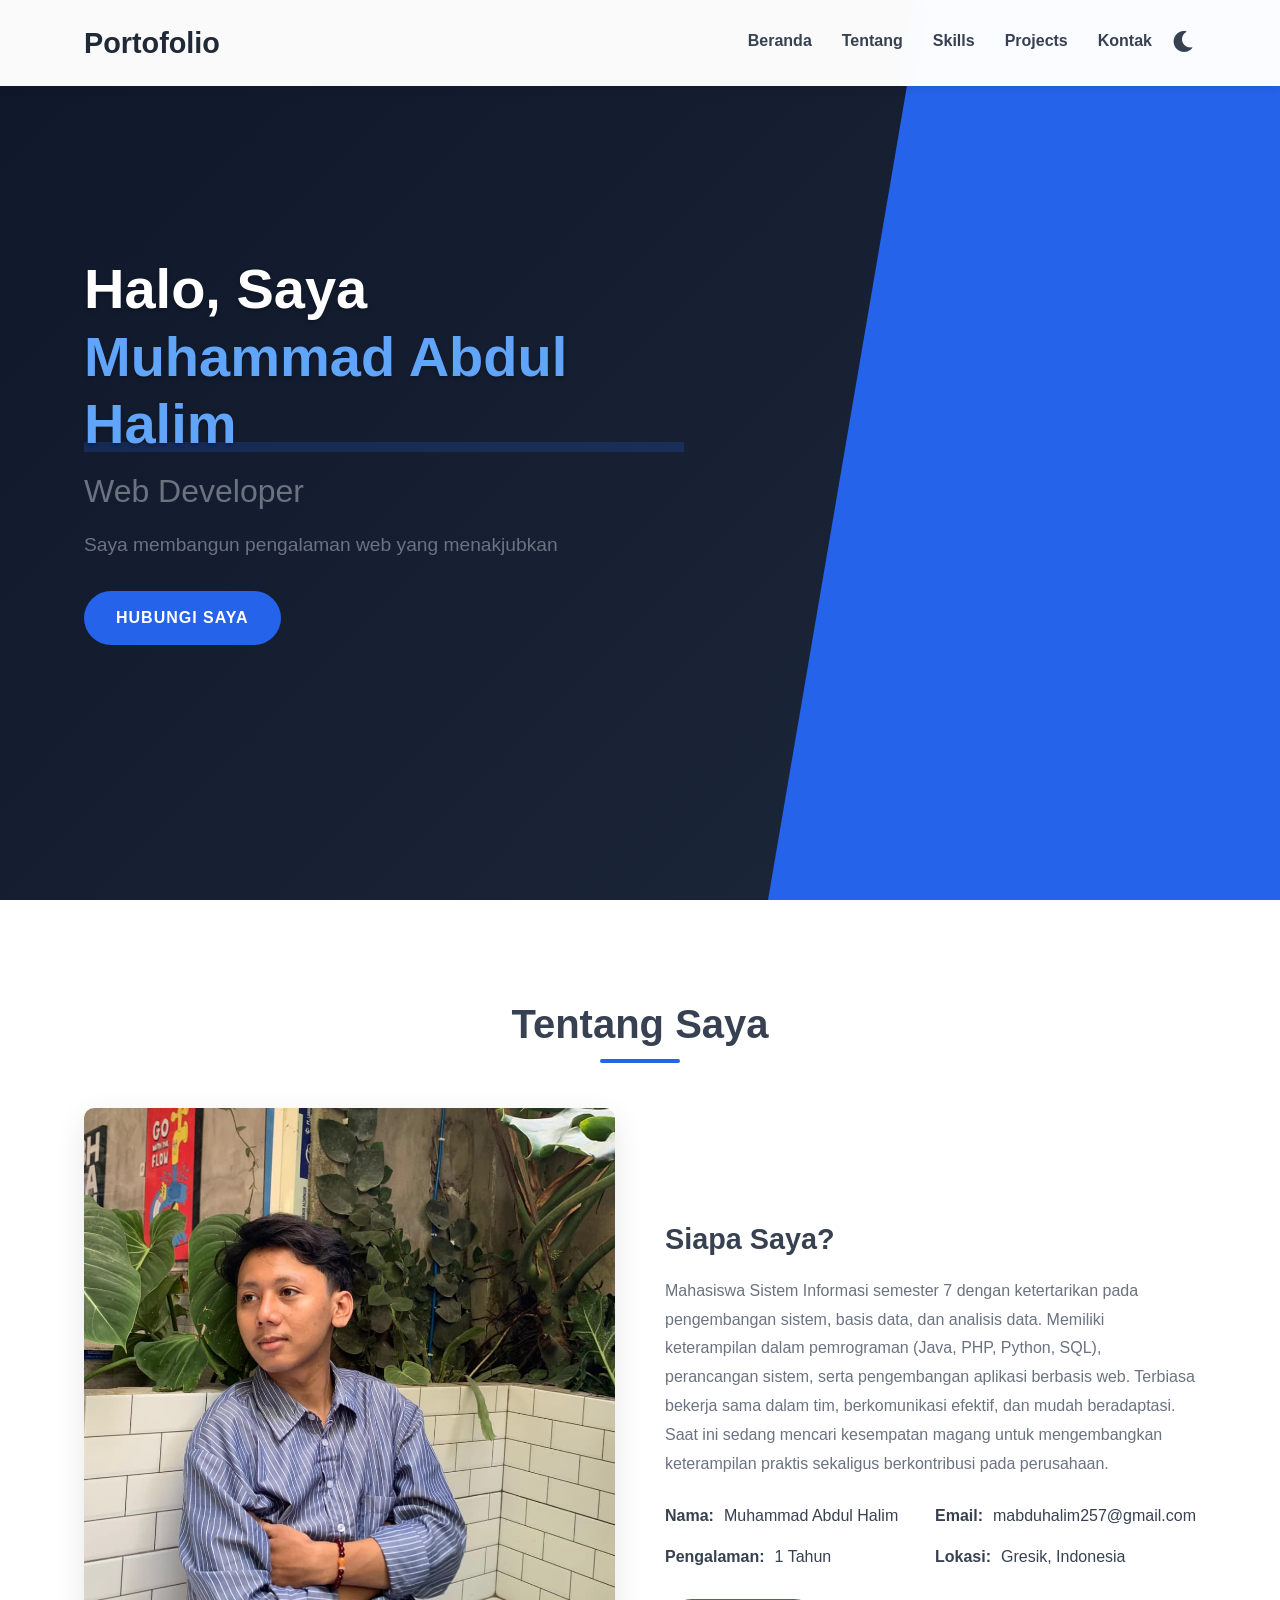
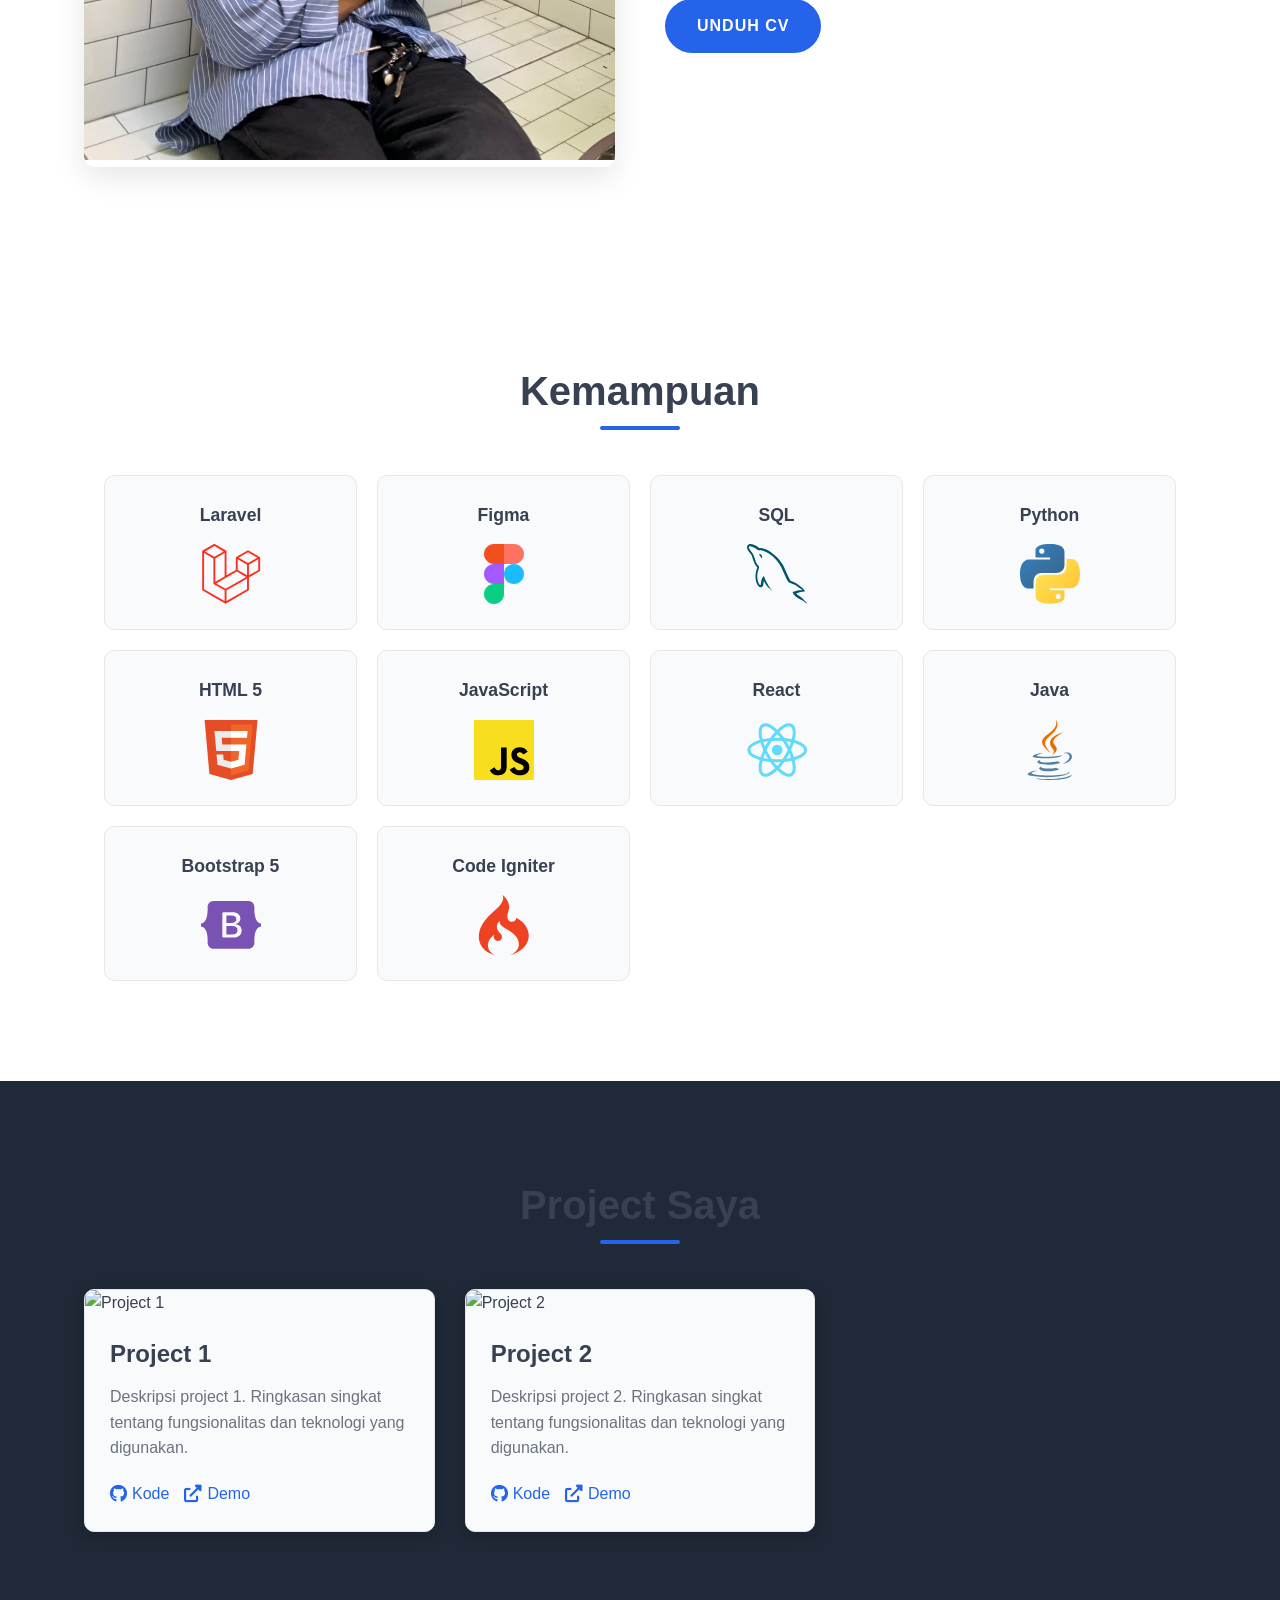
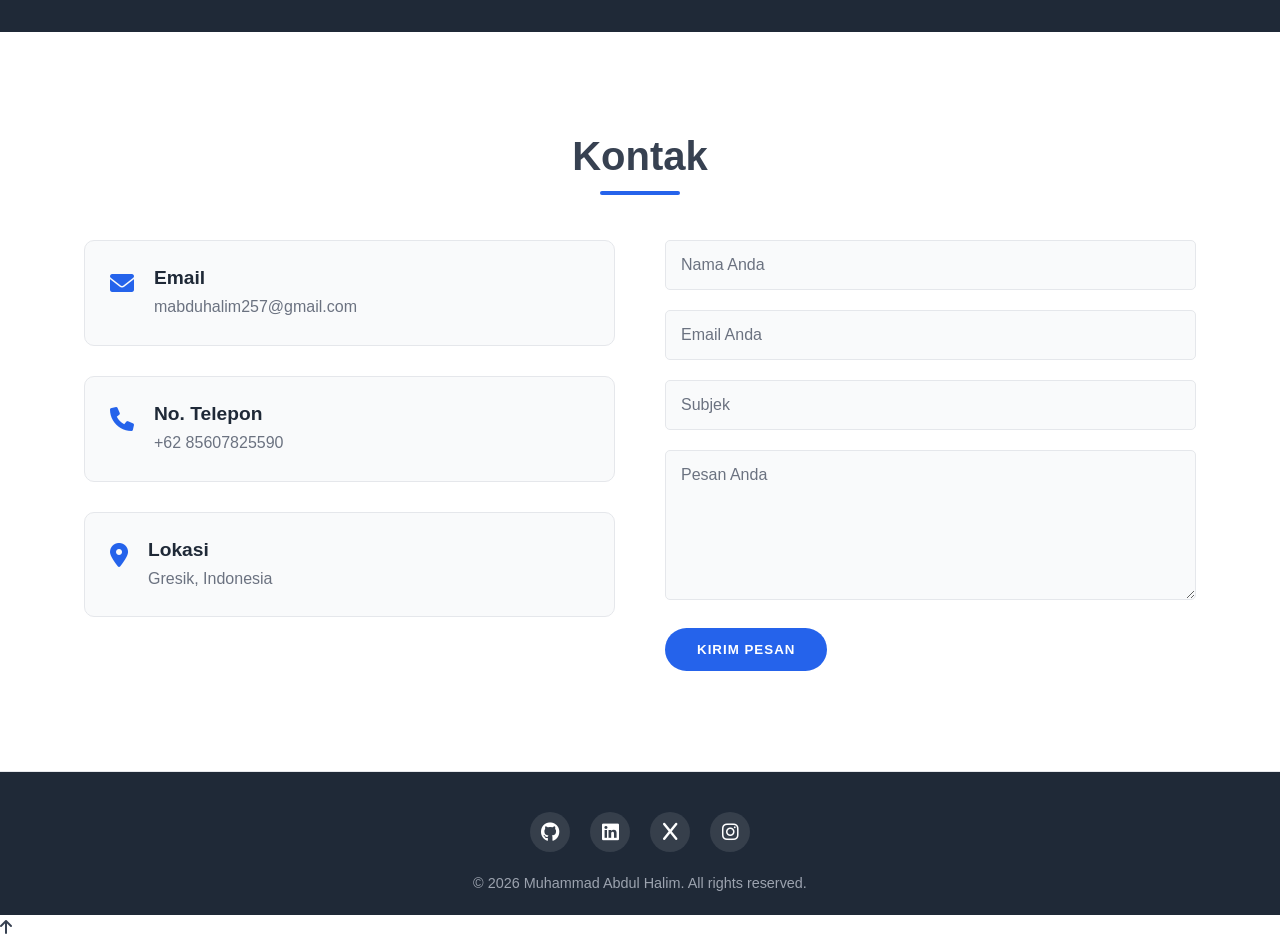
==== commit f5a51a02: "update file" ====
--- a/index.html
+++ b/index.html
@@ -87,7 +87,7 @@
                         <svg width="80" height="80" viewBox="0 0 100 100" xmlns="http://www.w3.org/2000/svg" fill="#101010" viewBox="0 0 100 100"><path fill="#0ACF83" d="M33.333 100C42.533 100 50 92.533 50 83.333V66.667H33.333c-9.2 0-16.666 7.466-16.666 16.666S24.133 100 33.333 100"/><path fill="#A259FF" d="M16.667 50c0-9.2 7.466-16.667 16.666-16.667H50v33.334H33.333c-9.2 0-16.666-7.467-16.666-16.667"/><path fill="#F24E1E" d="M16.667 16.667C16.667 7.467 24.133 0 33.333 0H50v33.333H33.333c-9.2 0-16.666-7.466-16.666-16.666"/><path fill="#FF7262" d="M50 0h16.667c9.2 0 16.666 7.467 16.666 16.667s-7.466 16.666-16.666 16.666H50z"/><path fill="#1ABCFE" d="M83.333 50c0 9.2-7.466 16.667-16.666 16.667S50 59.2 50 50s7.467-16.667 16.667-16.667S83.333 40.8 83.333 50"/></svg>
                 </div>
                 <div class="skill">
-                    <div>MySQL</div>
+                    <div>SQL</div>
                     <svg width="80" height="80" viewBox="0 0 100 100" xmlns="http://www.w3.org/2000/svg" fill="none" viewBox="0 0 100 100"><path fill="#00546B" d="M92.11 77.066c-5.44-.137-9.657.415-13.194 1.934-1.02.413-2.653.414-2.789 1.726.544.552.612 1.45 1.089 2.209.817 1.38 2.244 3.245 3.536 4.212 1.428 1.104 2.857 2.208 4.353 3.175 2.652 1.657 5.645 2.623 8.23 4.28 1.497.966 2.992 2.21 4.488 3.245.749.552 1.224 1.45 2.177 1.795v-.207c-.477-.622-.613-1.519-1.088-2.21-.68-.69-1.36-1.311-2.04-2.002-1.973-2.692-4.421-5.04-7.074-6.972-2.176-1.52-6.938-3.59-7.821-6.145 0 0-.069-.068-.136-.137 1.496-.138 3.264-.69 4.693-1.105 2.312-.622 4.42-.484 6.8-1.105 1.089-.276 2.177-.621 3.265-.967v-.62c-1.224-1.243-2.108-2.9-3.4-4.074-3.469-3.038-7.278-6.007-11.222-8.492-2.11-1.38-4.83-2.278-7.074-3.452-.816-.414-2.176-.621-2.652-1.312-1.225-1.518-1.905-3.52-2.789-5.315-1.972-3.798-3.877-8.009-5.577-12.013-1.224-2.692-1.972-5.385-3.469-7.87-7.005-11.737-14.622-18.848-26.32-25.82-2.517-1.45-5.51-2.072-8.706-2.83-1.7-.07-3.4-.208-5.1-.278-1.09-.483-2.178-1.794-3.13-2.416C13.284 1.815 3.286-3.57.43 3.541c-1.837 4.487 2.72 8.906 4.284 11.184 1.157 1.588 2.652 3.383 3.469 5.178.476 1.173.611 2.417 1.088 3.66 1.088 3.036 2.108 6.42 3.537 9.25.748 1.45 1.564 2.969 2.516 4.28.544.76 1.496 1.105 1.7 2.348-.951 1.38-1.02 3.452-1.564 5.178-2.449 7.801-1.496 17.466 1.972 23.196 1.088 1.726 3.673 5.524 7.142 4.074 3.06-1.243 2.38-5.178 3.264-8.63.205-.83.069-1.38.476-1.933v.138c.953 1.933 1.904 3.797 2.789 5.73 2.108 3.383 5.78 6.904 8.841 9.252 1.633 1.242 2.925 3.382 4.966 4.142v-.208h-.137c-.408-.621-1.02-.897-1.564-1.38-1.224-1.243-2.585-2.762-3.536-4.143-2.857-3.866-5.374-8.146-7.618-12.565-1.088-2.14-2.04-4.487-2.924-6.627-.409-.83-.409-2.072-1.089-2.485-1.02 1.518-2.516 2.83-3.264 4.694-1.292 2.968-1.428 6.627-1.904 10.424-.273.07-.137 0-.273.14-2.176-.554-2.924-2.832-3.74-4.765-2.041-4.901-2.381-12.772-.613-18.433.477-1.45 2.517-6.006 1.701-7.387-.408-1.312-1.769-2.071-2.517-3.107-.884-1.312-1.836-2.968-2.448-4.418-1.633-3.866-2.449-8.147-4.217-12.013-.816-1.795-2.244-3.659-3.4-5.316-1.293-1.864-2.721-3.176-3.741-5.385-.34-.759-.817-2.002-.272-2.83.136-.553.407-.76.952-.898.884-.76 3.4.207 4.284.621 2.517 1.035 4.625 2.003 6.734 3.452.952.69 1.972 2.003 3.196 2.348h1.429c2.176.483 4.624.138 6.665.759 3.605 1.173 6.87 2.9 9.794 4.764 8.91 5.73 16.255 13.876 21.22 23.61.816 1.588 1.156 3.039 1.904 4.695 1.429 3.383 3.197 6.835 4.625 10.149 1.428 3.244 2.788 6.559 4.829 9.251 1.02 1.45 5.1 2.21 6.937 2.969 1.36.62 3.47 1.174 4.693 1.933 2.312 1.449 4.625 3.107 6.801 4.694 1.089.829 4.489 2.555 4.693 3.935"/><path fill="#00546B" d="M22.737 17.072c-1.156 0-1.972.139-2.788.345v.138h.136c.544 1.105 1.496 1.865 2.176 2.831.544 1.104 1.02 2.21 1.565 3.314.067-.07.135-.138.135-.138.953-.69 1.429-1.795 1.429-3.452-.409-.483-.477-.966-.817-1.45-.407-.69-1.292-1.035-1.836-1.588"/></svg>
                 </div>
                 <div class="skill">
@@ -105,6 +105,14 @@
                 <div class="skill">
                     <div>React</div>
                     <svg width="80" height="80" viewBox="0 0 100 100" `xmlns="http://www.w3.org/2000/svg" fill="none" viewBox="0 0 101 100"><path fill="#61DAFB" d="M50.307 58.816a8.816 8.816 0 1 0 0-17.632 8.816 8.816 0 0 0 0 17.632"/><path stroke="#61DAFB" stroke-width="5" d="M50.307 68.063c26.126 0 47.306-8.087 47.306-18.063s-21.18-18.062-47.306-18.062C24.18 31.938 3 40.024 3 50s21.18 18.063 47.307 18.063Z"/><path stroke="#61DAFB" stroke-width="5" d="M34.664 59.031C47.727 81.658 65.321 95.957 73.96 90.97c8.64-4.988 5.053-27.374-8.01-50C52.885 18.342 35.291 4.043 26.652 9.03s-5.052 27.374 8.011 50Z"/><path stroke="#61DAFB" stroke-width="5" d="M34.664 40.969c-13.063 22.626-16.65 45.012-8.01 50 8.638 4.988 26.232-9.311 39.295-31.938s16.65-45.012 8.01-50c-8.638-4.988-26.232 9.311-39.295 31.938Z"/></svg>                
+                </div>
+                <div class="skill">
+                    <div>Java</div>
+                    <svg width="80" height="80" viewBox="0 0 100 100" `xmlns="http://www.w3.org/2000/svg" fill="none" viewBox="0 0 100 100"><path fill="#5382A1" d="M36.753 77.336s-3.822 2.222 2.72 2.974c7.924.904 11.973.774 20.706-.879 0 0 2.296 1.44 5.502 2.687-19.576 8.39-44.304-.486-28.928-4.782M34.36 66.387s-4.286 3.173 2.26 3.85c8.464.873 15.149.945 26.716-1.283 0 0 1.6 1.622 4.116 2.51-23.668 6.92-50.03.545-33.092-5.077"/><path fill="#E76F00" d="M54.527 47.815c4.823 5.554-1.268 10.551-1.268 10.551s12.248-6.322 6.623-14.24C54.63 36.743 50.6 33.074 72.41 20.425c0 0-34.234 8.55-17.883 27.39"/><path fill="#5382A1" d="M80.418 85.434s2.827 2.33-3.115 4.133c-11.3 3.423-47.03 4.456-56.956.136-3.568-1.552 3.124-3.706 5.228-4.159 2.195-.475 3.45-.387 3.45-.387-3.968-2.795-25.648 5.49-11.012 7.861 39.913 6.473 72.757-2.914 62.405-7.584M38.59 55.044s-18.174 4.317-6.436 5.884c4.956.664 14.837.514 24.04-.258 7.522-.634 15.075-1.983 15.075-1.983s-2.653 1.136-4.571 2.446c-18.457 4.854-54.11 2.596-43.846-2.37 8.68-4.195 15.738-3.72 15.738-3.72m32.603 18.224c18.762-9.75 10.088-19.118 4.033-17.856-1.484.309-2.146.576-2.146.576s.551-.863 1.603-1.236c11.978-4.212 21.19 12.42-3.867 19.007 0 0 .29-.26.377-.491"/><path fill="#E76F00" d="M59.882 0s10.39 10.395-9.855 26.377C33.793 39.2 46.325 46.51 50.021 54.861c-9.477-8.55-16.432-16.077-11.766-23.082C45.103 21.496 64.075 16.51 59.882 0"/><path fill="#5382A1" d="M40.434 99.686c18.009 1.153 45.663-.64 46.318-9.161 0 0-1.259 3.23-14.883 5.796-15.371 2.892-34.329 2.555-45.573.7 0 0 2.302 1.906 14.138 2.665"/></svg>                
+                </div>
+                <div class="skill">
+                    <div>Bootstrap 5</div>
+                    <svg width="80" height="80" viewBox="0 0 100 100" `xmlns=<svg xmlns="http://www.w3.org/2000/svg" fill="none" viewBox="0 0 100 100"><path fill="#7952B3" fill-rule="evenodd" d="M20.77 10c-5.705 0-9.928 4.994-9.739 10.41.182 5.203-.054 11.942-1.75 17.438C7.578 43.36 4.7 46.852 0 47.3v5.06c4.7.45 7.578 3.94 9.28 9.453 1.697 5.495 1.933 12.234 1.751 17.438-.189 5.415 4.033 10.41 9.74 10.41h58.466c5.706 0 9.928-4.994 9.738-10.41-.181-5.204.055-11.943 1.751-17.438C92.43 56.3 95.3 52.809 100 52.36V47.3c-4.7-.45-7.571-3.94-9.274-9.452-1.697-5.495-1.932-12.234-1.75-17.438.189-5.415-4.033-10.41-9.739-10.41zm47.027 49.037c0 7.457-5.563 11.98-14.794 11.98H37.287a1.695 1.695 0 0 1-1.695-1.695V30.34a1.695 1.695 0 0 1 1.695-1.695h15.625c7.698 0 12.75 4.17 12.75 10.571 0 4.493-3.4 8.516-7.729 9.22v.235c5.894.646 9.863 4.728 9.863 10.366m-16.508-25.02h-8.96v12.656h7.547c5.834 0 9.05-2.349 9.05-6.548 0-3.935-2.766-6.108-7.637-6.108m-8.96 17.678v13.947h9.29c6.074 0 9.291-2.437 9.291-7.017s-3.307-6.93-9.682-6.93z" clip-rule="evenodd"/></svg>                
                 </div>
                 <div class="skill">
                     <div>Code Igniter</div>
--- a/css/style.css
+++ b/css/style.css
@@ -334,11 +334,12 @@
 /* Skills Section */
 .skills-container {
     display: grid;
-    grid-template-columns: repeat(4, 1fr);
-    gap: 30px;
+    grid-template-columns: repeat(5, 1fr);
+    gap: 20px;
     justify-content: center;
     margin: 0 auto;
-    max-width: 1200px;
+    max-width: 1400px;
+    padding: 0 20px;
 }
 
 .skill {
@@ -373,6 +374,12 @@
 }
 
 /* Responsive Design */
+@media (max-width: 1400px) {
+    .skills-container {
+        grid-template-columns: repeat(4, 1fr);
+    }
+}
+
 @media (max-width: 1200px) {
     .skills-container {
         grid-template-columns: repeat(3, 1fr);
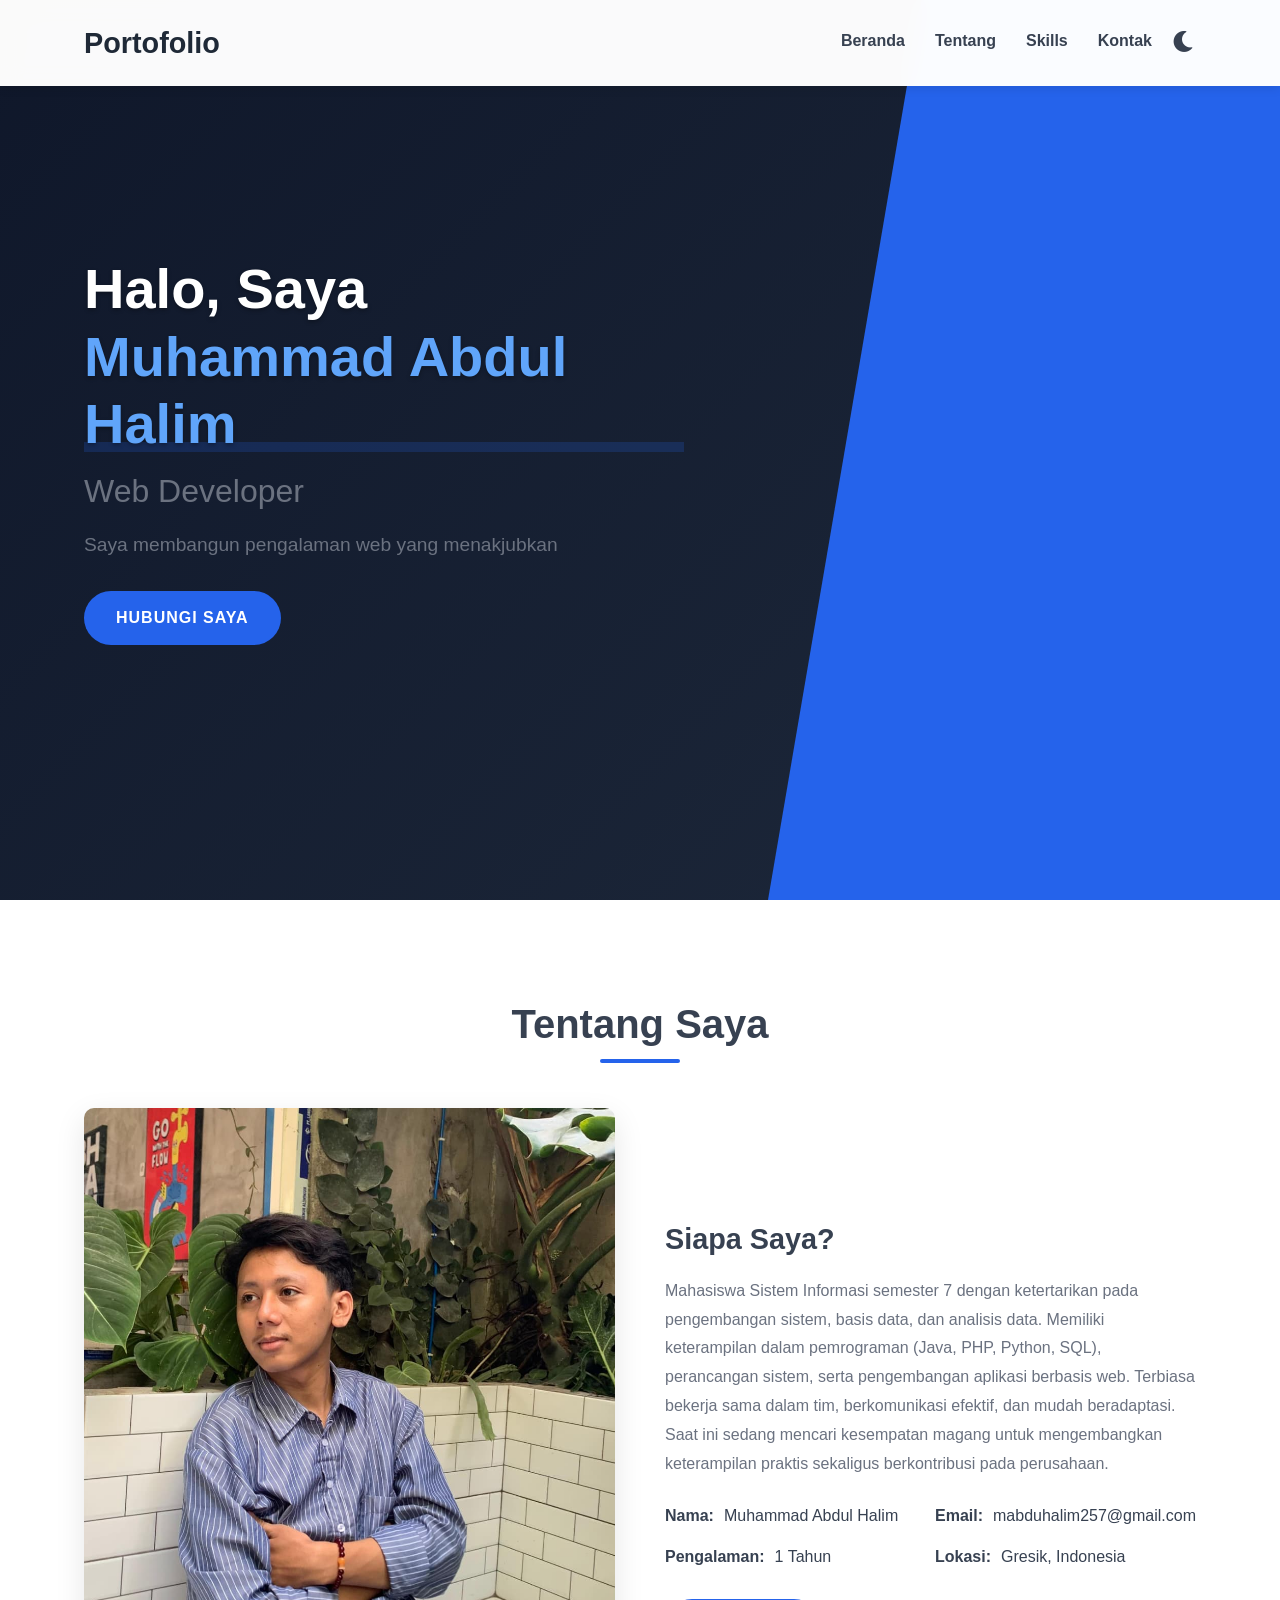
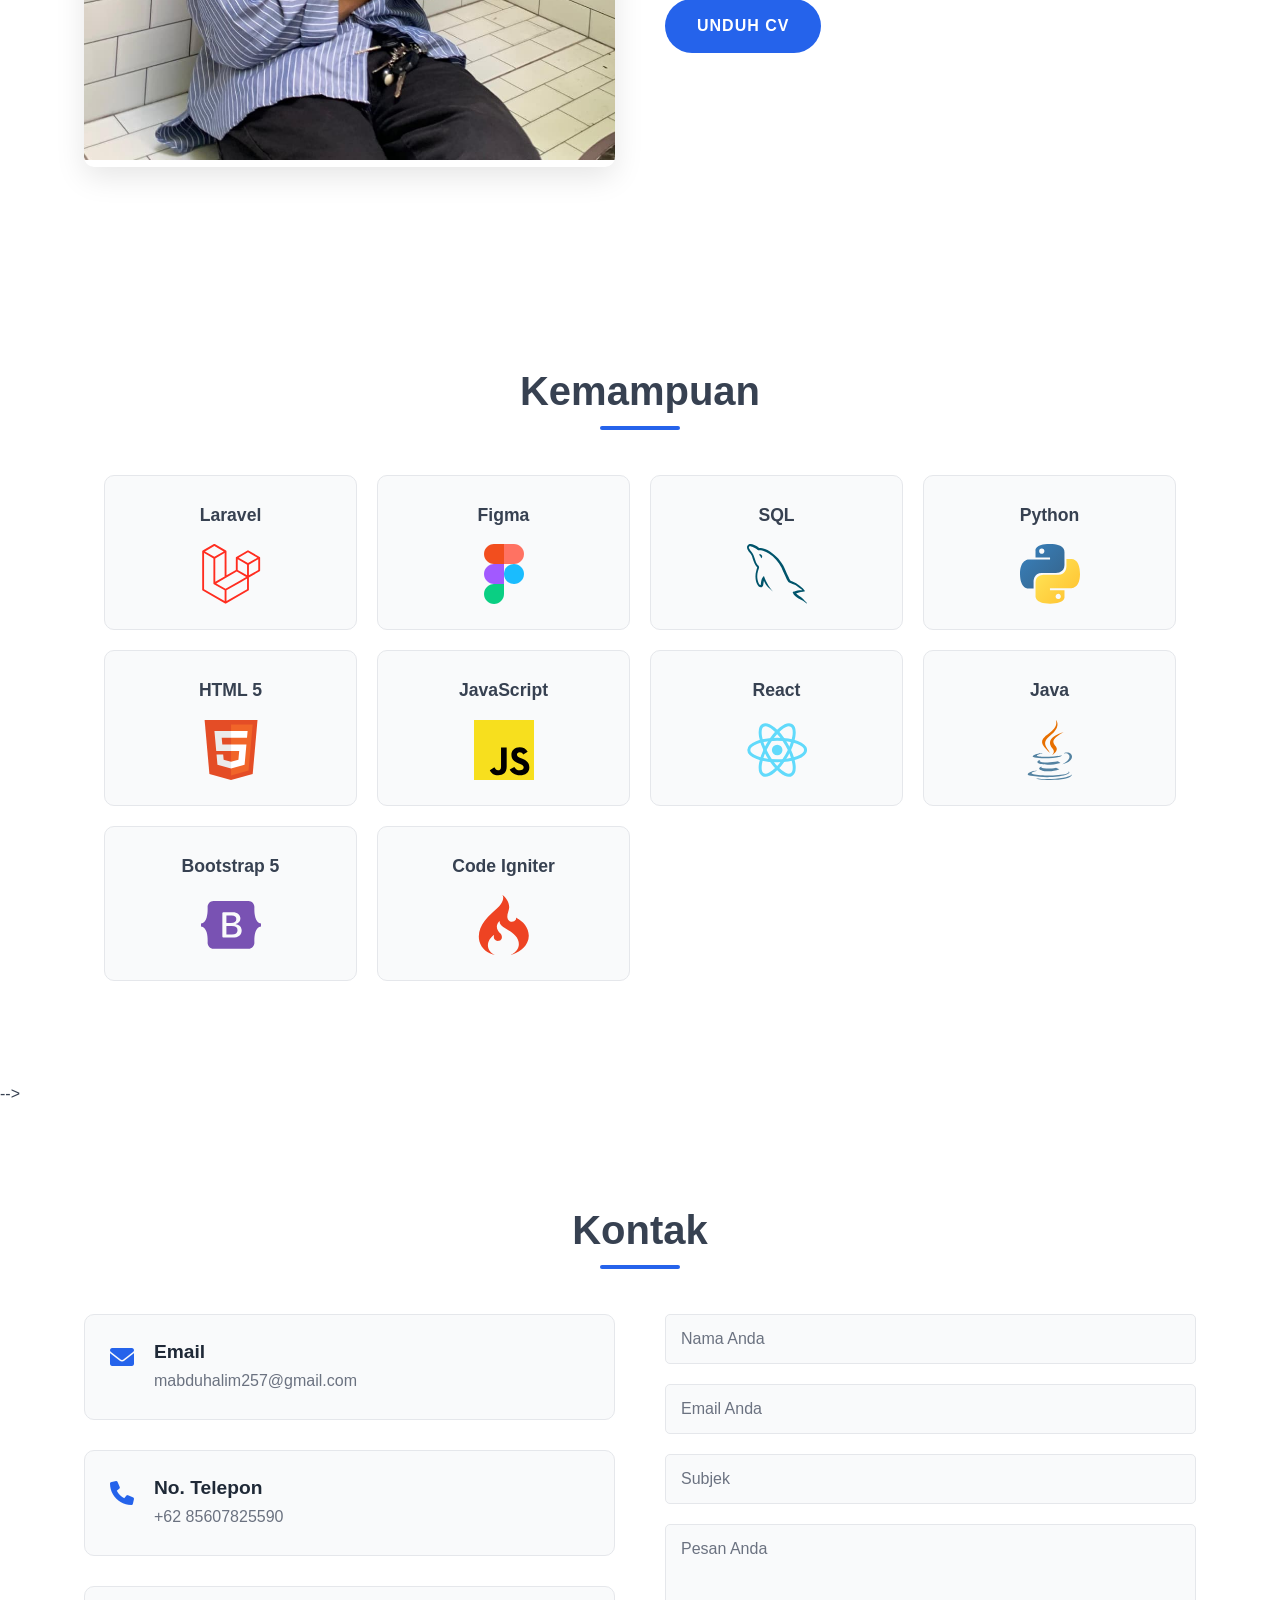
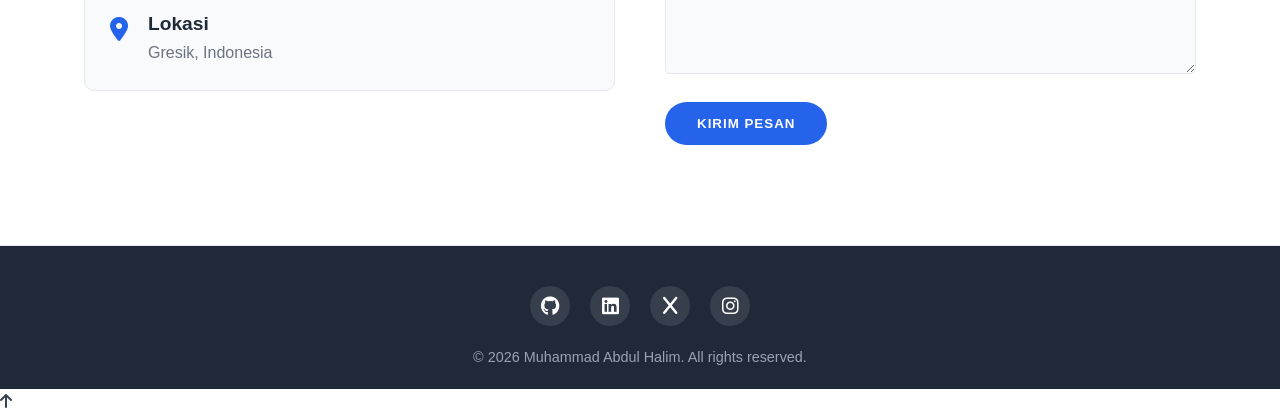
==== commit fec8efca: "update" ====
--- a/index.html
+++ b/index.html
@@ -16,7 +16,7 @@
                 <li><a href="#beranda">Beranda</a></li>
                 <li><a href="#tentang">Tentang</a></li>
                 <li><a href="#skills">Skills</a></li>
-                <li><a href="#projects">Projects</a></li>
+                <!-- <li><a href="#projects">Projects</a></li> -->
                 <li><a href="#kontak">Kontak</a></li>
                 <li><button id="theme-toggle" class="theme-toggle" aria-label="Toggle theme">
                     <i class="fas fa-moon"></i>
@@ -122,7 +122,8 @@
         </div>
     </section>
 
-    <!-- Projects Section -->
+    <!-- Projects Section (Temporarily Disabled) -->
+    <!--
     <section id="projects" class="projects">
         <div class="container">
             <h2 class="section-title">Project Saya</h2>
@@ -138,6 +139,7 @@
                         </div>
                     </div>
                 </div>
+
                 <div class="project-card">
                     <img src="https://via.placeholder.com/400x250" alt="Project 2">
                     <div class="project-info">
@@ -149,9 +151,24 @@
                         </div>
                     </div>
                 </div>
-            </div>
-        </div>
-    </section>
+
+                <!--
+                <div class="project-card">
+                    <img src="https://via.placeholder.com/400x250" alt="Project 3">
+                    <div class="project-info">
+                        <h3>Project 3</h3>
+                        <p>Deskripsi project 3. Ringkasan singkat tentang fungsionalitas dan teknologi yang digunakan.</p>
+                        <div class="project-links">
+                            <a href="#" target="_blank"><i class="fab fa-github"></i> Kode</a>
+                            <a href="#" target="_blank"><i class="fas fa-external-link-alt"></i> Demo</a>
+                        </div>
+                    </div>
+                </div>
+                -->
+            </div>
+        </div>
+    </section>
+    -->
 
     <!-- Contact Section -->
     <section id="kontak" class="kontak">
